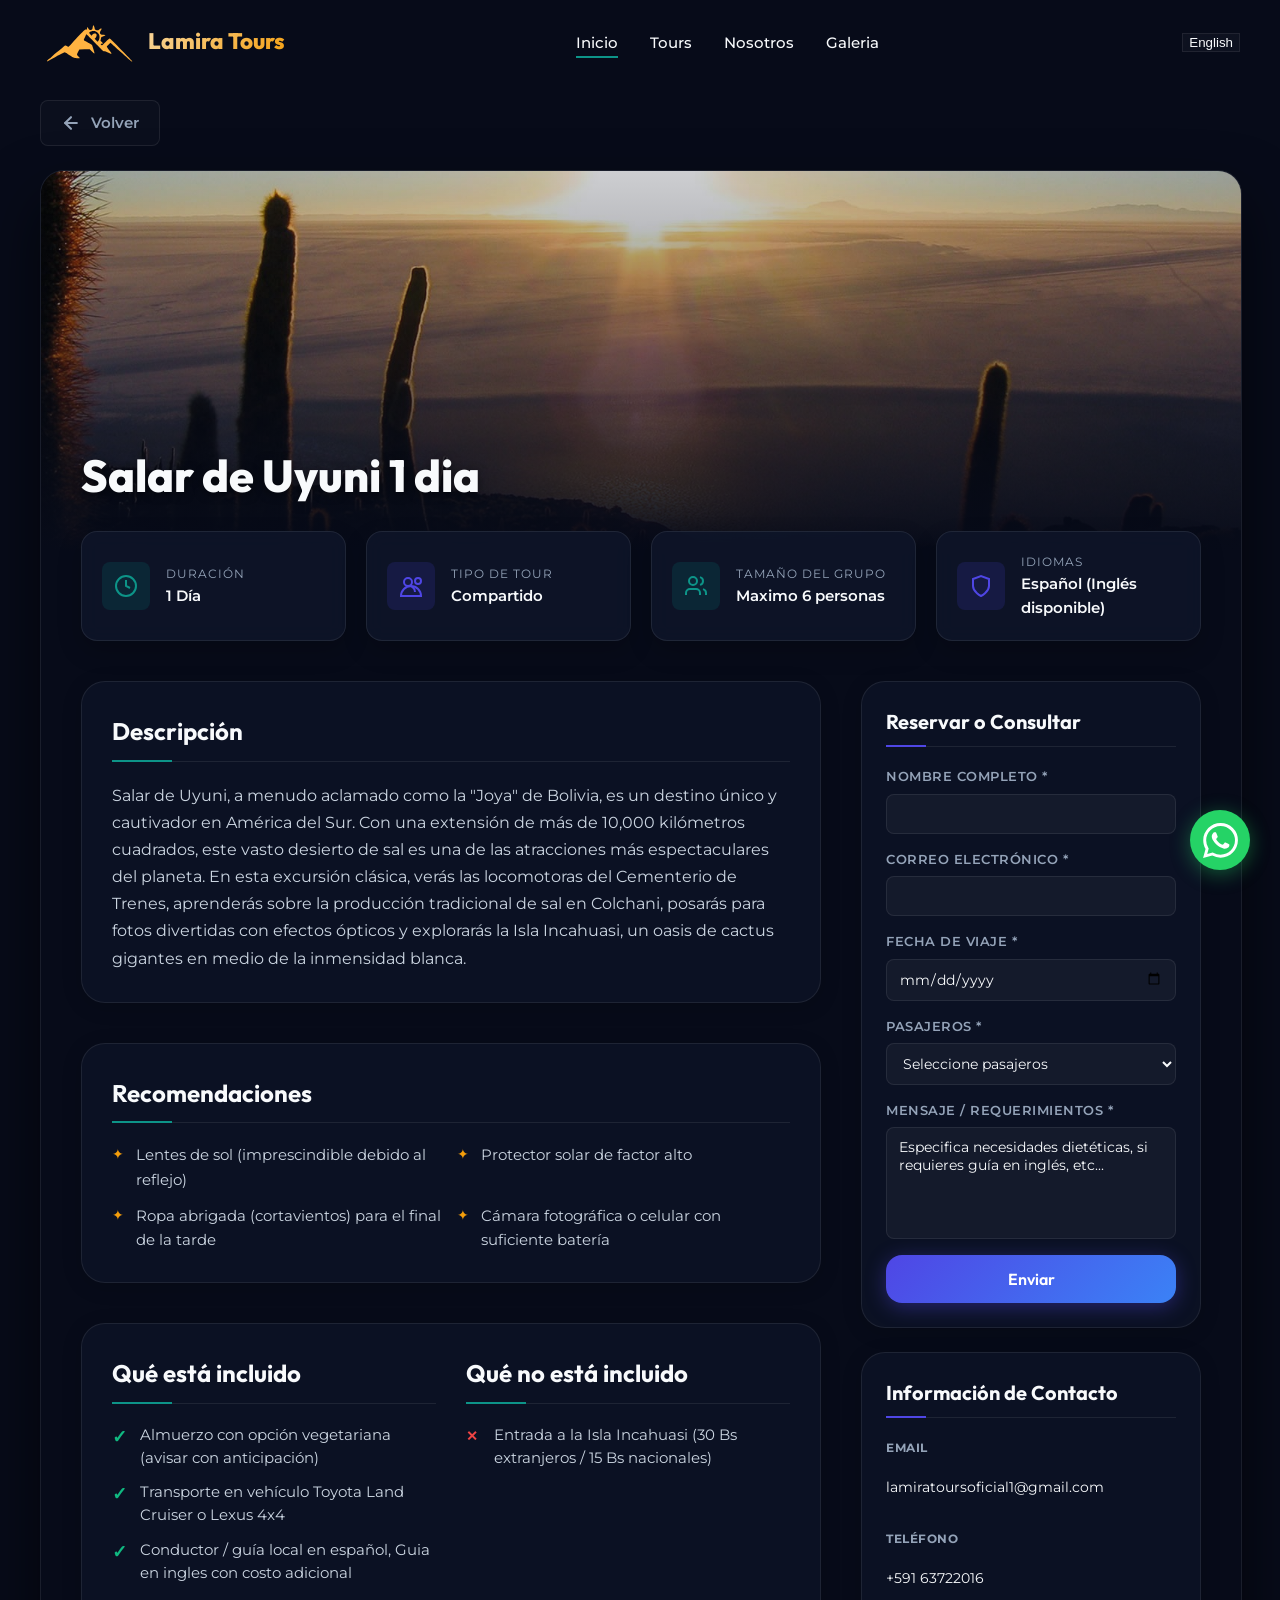
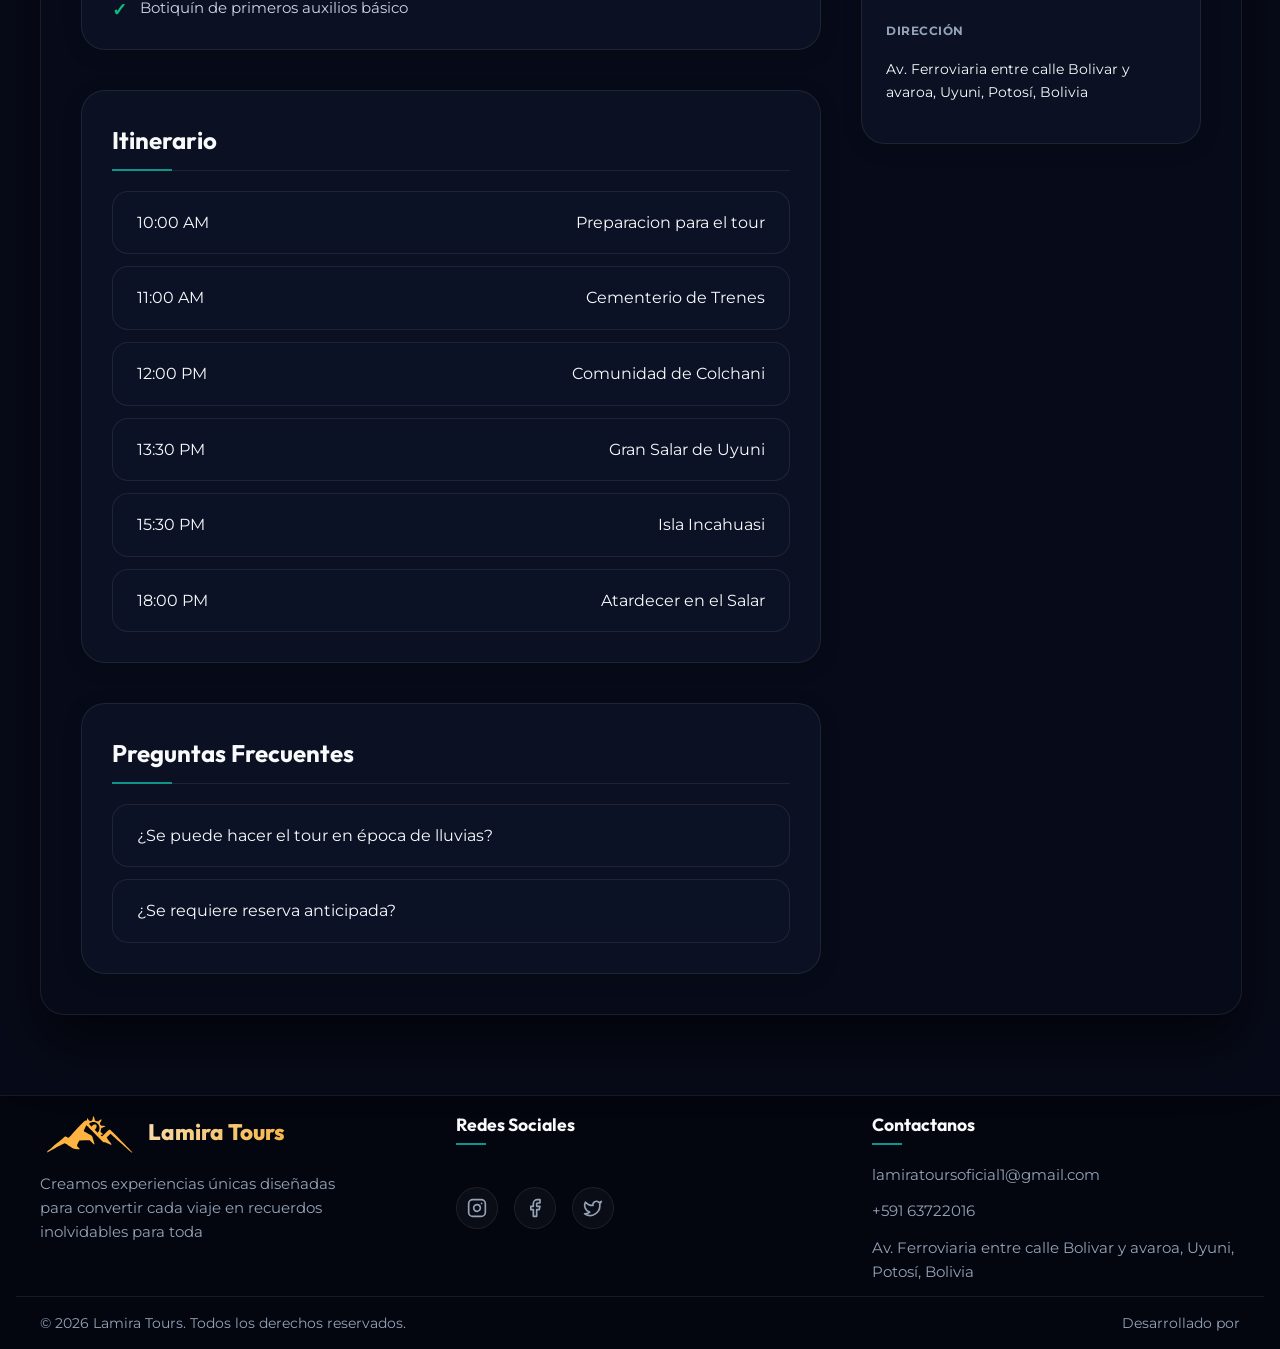
==== tour.html @ 7ba251df "primer" ====
<!DOCTYPE html>
<html lang="es">

<head>
    <meta charset="UTF-8">
    <meta name="viewport" content="width=device-width, initial-scale=1.0">
    <title>Detalles del Tour | Lamira Tours</title>

    <meta name="description"
        content="Descubre todos los detalles, itinerarios y servicios incluidos para tu próxima aventura en Uyuni con Lamira Tours.">
    <link rel="stylesheet" href="turismo-style.css">
    <link rel="icon" href="./assets/images/logo.svg" type="image/x-icon">
</head>

<body class="turismo-template-body tour-detail-page">

    <!-- Cabecera / Navbar -->
    <header class="turismo-header scrolled">
        <div class="turismo-container nav-container">
            <a href="index.html" class="logo" id="main-logo">
                <img src="./assets/images/logo.svg" class="logo_img" alt="Lamira Tours Logo">
                Lamira Tours
            </a>

            <nav>
                <ul class="nav-links">
                    <li><a id="nav-home" href="index.html" class="active">Inicio</a></li>
                    <li><a id="nav-tours" href="index.html#destinos">Tours</a></li>
                    <li><a id="nav-about" href="index.html#nosotros">Nosotros</a></li>
                    <li><a id="nav-contact" href="contacto">Contactar</a></li>
                </ul>
            </nav>

            <div class="nav-cta">
                <button id="lang-toggle" class="btn-secondary" style="margin-left:12px;">EN</button>
            </div>

            <button class="menu-toggle" aria-label="Abrir Menú">
                <span></span>
                <span></span>
                <span></span>

            </button>
    </header>

    <!-- Contenedor de la Página de Detalles -->
    <main class="tour-page-main">
        <div class="turismo-container">
            <!-- Botón Volver y Breadcrumb -->
            <div class="tour-breadcrumb-wrap">
                <a href="index.html#destinos" class="btn-back-link">
                    <svg width="20" height="20" viewBox="0 0 24 24" fill="none" stroke="currentColor" stroke-width="2.5"
                        stroke-linecap="round" stroke-linejoin="round">
                        <line x1="19" y1="12" x2="5" y2="12"></line>
                        <polyline points="12 19 5 12 12 5"></polyline>
                    </svg>
                    <span id="tour-detail-back">Volver</span>
                </a>
            </div>

            <!-- Contenedor del Tour (Estilo inmersivo) -->
            <div class="tour-page-container" id="tour-detail-container">

                <div class="tour-modal-banner" id="modal-tour-banner">
                    <div class="tour-modal-banner-overlay"></div>
                    <div class="tour-modal-banner-content">
                        <h1 class="tour-modal-title" id="modal-tour-title">Cargando Tour...</h1>
                    </div>
                </div>

                <!-- Contenedor del Cuerpo -->
                <div class="tour-modal-body">
                    <!-- Características Clave del Tour (Grid de 4 ítems) -->
                    <div class="tour-features-grid">
                        <div class="tour-feature-card">
                            <div class="tour-feature-icon">
                                <svg width="24" height="24" viewBox="0 0 24 24" fill="none" stroke="currentColor"
                                    stroke-width="2">
                                    <circle cx="12" cy="12" r="10" />
                                    <polyline points="12 6 12 12 16 14" />
                                </svg>
                            </div>
                            <div class="tour-feature-info">
                                <span id="tour-feature-duration-label" class="tour-feature-label">Duración</span>
                                <span class="tour-feature-value" id="modal-tour-duration">-</span>
                            </div>
                        </div>
                        <div class="tour-feature-card">
                            <div class="tour-feature-icon">
                                <svg width="24" height="24" viewBox="0 0 24 24" fill="none" stroke="currentColor"
                                    stroke-width="2">
                                    <path d="M2 22a10 10 0 1 1 20 0Z" />
                                    <path d="M9 12a4 4 0 1 0 0-8 4 4 0 0 0 0 8Z" />
                                    <path d="M19 10a3 3 0 1 0 0-6 3 3 0 0 0 0 6Z" />
                                    <path d="M16 18a6 6 0 0 0-6-6" />
                                </svg>
                            </div>
                            <div class="tour-feature-info">
                                <span id="tour-feature-type-label" class="tour-feature-label">Tipo de Tour</span>
                                <span class="tour-feature-value" id="modal-tour-type">-</span>
                            </div>
                        </div>
                        <div class="tour-feature-card">
                            <div class="tour-feature-icon">
                                <svg width="24" height="24" viewBox="0 0 24 24" fill="none" stroke="currentColor"
                                    stroke-width="2">
                                    <path d="M16 21v-2a4 4 0 0 0-4-4H6a4 4 0 0 0-4 4v2" />
                                    <circle cx="9" cy="7" r="4" />
                                    <path d="M22 21v-2a4 4 0 0 0-3-3.87" />
                                    <path d="M16 3.13a4 4 0 0 1 0 7.75" />
                                </svg>
                            </div>
                            <div class="tour-feature-info">
                                <span id="tour-feature-group-size-label" class="tour-feature-label">Tamaño del
                                    Grupo</span>
                                <span class="tour-feature-value" id="modal-tour-group-size">-</span>
                            </div>
                        </div>
                        <div class="tour-feature-card">
                            <div class="tour-feature-icon">
                                <svg width="24" height="24" viewBox="0 0 24 24" fill="none" stroke="currentColor"
                                    stroke-width="2">
                                    <path d="M12 22s8-4 8-10V5l-8-3-8 3v7c0 6 8 10 8 10z" />
                                </svg>
                            </div>
                            <div class="tour-feature-info">
                                <span id="tour-feature-languages-label" class="tour-feature-label">Idiomas</span>
                                <span class="tour-feature-value" id="modal-tour-languages">-</span>
                            </div>
                        </div>
                    </div>

                    <!-- Diseño del Contenido en Dos Columnas -->
                    <div class="tour-modal-content-layout">

                        <!-- Columna Izquierda: Información de Itinerario y Detalles -->
                        <div class="tour-modal-main-column">

                            <!-- Descripción General -->
                            <div class="tour-detail-section">
                                <h3 id="tour-section-description-title" class="tour-section-title">Descripción
                                    General</h3>
                                <p class="tour-section-desc" id="modal-tour-overview">Cargando descripción...</p>
                            </div>

                            <!-- Recomendaciones -->
                            <div class="tour-detail-section">
                                <h3 id="tour-section-recommendations-title" class="tour-section-title">Recomendaciones
                                </h3>
                                <ul class="tour-bullet-list" id="modal-tour-recommendations">
                                    <!-- Se llena dinámicamente -->
                                </ul>
                            </div>

                            <!-- Incluye y Excluye (Dos Columnas) -->
                            <div class="tour-detail-section tour-inc-exc-section">
                                <div class="tour-inc-exc-col">
                                    <h3 id="tour-section-included-title" class="tour-section-title">Servicios Incluidos
                                    </h3>
                                    <ul class="tour-inc-list" id="modal-tour-included">
                                        <!-- Se llena dinámicamente -->
                                    </ul>
                                </div>
                                <div class="tour-inc-exc-col">
                                    <h3 id="tour-section-excluded-title" class="tour-section-title">No Incluido</h3>
                                    <ul class="tour-exc-list" id="modal-tour-excluded">
                                        <!-- Se llena dinámicamente -->
                                    </ul>
                                </div>
                            </div>

                            <!-- Itinerario Detallado (Acordeones por día) -->
                            <div class="tour-detail-section">
                                <h3 id="tour-section-itinerary-title" class="tour-section-title">Itinerario Detallado
                                </h3>
                                <div class="tour-accordion-container" id="modal-tour-itinerary">
                                    <!-- Se llena dinámicamente -->
                                </div>
                            </div>

                            <!-- Preguntas Frecuentes (Acordeones) -->
                            <div class="tour-detail-section">
                                <h3 id="tour-section-faqs-title" class="tour-section-title">Preguntas Frecuentes</h3>
                                <div class="tour-accordion-container" id="modal-tour-faqs">
                                    <!-- Se llena dinámicamente -->
                                </div>
                            </div>

                        </div>

                        <!-- Columna Derecha: Sidebar Sticky con Formulario e Info de Contacto -->
                        <aside class="tour-modal-sidebar">
                            <div class="tour-sidebar-card tour-booking-card">
                                <h4 id="tour-booking-title" class="tour-sidebar-title">Reservar o Consultar</h4>
                                <form id="tour-booking-form" class="tour-booking-form">
                                    <input type="hidden" id="booking-tour-id" name="tour_id" value="">

                                    <div class="form-group">
                                        <label id="tour-booking-name" for="booking-name">Nombre Completo *</label>
                                        <input type="text" id="booking-name" required>
                                    </div>
                                    <div class="form-group">
                                        <label id="tour-booking-email" for="booking-email">Correo Electrónico *</label>
                                        <input type="email" id="booking-email" required>
                                    </div>
                                    <div class="form-group">
                                        <label id="tour-booking-date" for="booking-date">Fecha de Viaje *</label>
                                        <input type="date" id="booking-date" required>
                                    </div>
                                    <div class="form-group">
                                        <label id="tour-booking-passengers" for="booking-passengers">Pasajeros
                                            *</label>
                                        <select id="booking-passengers" required>
                                            <option value="" disabled selected><span
                                                    id="booking-passenger-placeholder">Seleccione pasajeros</span>
                                            </option>
                                            <option id="passenger-1" value="1">1 Pasajero</option>
                                            <option id="passenger-2" value="2">2 Pasajeros</option>
                                            <option id="passenger-3" value="3">3 Pasajeros</option>
                                            <option id="passenger-4" value="4">4 Pasajeros</option>
                                            <option id="passenger-5" value="5">5 Pasajeros</option>
                                            <option id="passenger-6" value="6">6 Pasajeros (Grupo Máximo)</option>
                                        </select>
                                    </div>
                                    <div class="form-group">
                                        <label id="tour-booking-message" for="booking-message">Mensaje /
                                            Requerimientos *</label>
                                        <textarea id="booking-message" required placeholder=""></textarea>
                                    </div>
                                    <button id="tour-booking-submit" type="submit"
                                        class="btn-premium btn-primary btn-block">Enviar
                                        Consulta</button>
                                </form>
                            </div>

                            <!-- Información de Contacto de la Agencia -->
                            <div class="tour-sidebar-card tour-contact-card">
                                <h4 id="tour-contact-title" class="tour-sidebar-title">Información de Contacto</h4>
                                <ul class="tour-sidebar-contact-list">
                                    <li>
                                        <strong id="tour-contact-email">Email</strong>
                                        <p id="tour-contact-email-link">lamiratoursoficial1@gmail.com</p>
                                    </li>
                                    <li>
                                        <strong id="tour-contact-phone">Teléfono</strong>
                                        <p id="tour-contact-phone-link">+591 63722016</p>
                                    </li>
                                    <li>
                                        <strong id="tour-contact-address">Dirección</strong>
                                        <p id="tour-contact-address-text">Av. Ferroviaria entre calle Sucre y
                                            Camacho, Uyuni, Potosí, Bolivia</p>
                                    </li>
                                </ul>
                            </div>
                        </aside>
                    </div>
                </div>
            </div>
        </div>
    </main>


    <!-- WHASA -->
    <!-- boton de whasa -->
    <a href="https://wa.me/59163722016?text=Hola%21%20me%20interesa%20el%20tour%20" class="whatsapp-float"
        target="_blank" rel="noopener noreferrer" aria-label="WhatsApp">

        <!-- Tooltip -->
        <span class="tooltip">¡Contactanos por WhatsApp!</span>

        <!-- Icono SVG de WhatsApp -->
        <svg viewBox="0 0 24 24" xmlns="http://www.w3.org/2000/svg">
            <path
                d="M17.472 14.382c-.297-.149-1.758-.867-2.03-.967-.273-.099-.471-.148-.67.15-.197.297-.767.966-.94 1.164-.173.199-.347.223-.644.075-.297-.15-1.255-.463-2.39-1.475-.883-.788-1.48-1.761-1.653-2.059-.173-.297-.018-.458.13-.606.134-.133.298-.347.446-.52.149-.174.198-.298.298-.497.099-.198.05-.371-.025-.52-.075-.149-.669-1.612-.916-2.207-.242-.579-.487-.5-.669-.51-.173-.008-.371-.01-.57-.01-.198 0-.52.074-.792.372-.272.297-1.04 1.016-1.04 2.479 0 1.462 1.065 2.875 1.213 3.074.149.198 2.096 3.2 5.077 4.487.709.306 1.262.489 1.694.625.712.227 1.36.195 1.871.118.571-.085 1.758-.719 2.006-1.413.248-.694.248-1.289.173-1.413-.074-.124-.272-.198-.57-.347m-5.421 7.403h-.004a9.87 9.87 0 01-5.031-1.378l-.361-.214-3.741.982.998-3.648-.235-.374a9.86 9.86 0 01-1.51-5.26c.001-5.45 4.436-9.884 9.888-9.884 2.64 0 5.122 1.03 6.988 2.898a9.825 9.825 0 012.893 6.994c-.003 5.45-4.437 9.884-9.885 9.884m8.413-18.297A11.815 11.815 0 0012.05 0C5.495 0 .16 5.335.157 11.892c0 2.096.547 4.142 1.588 5.945L.057 24l6.305-1.654a11.882 11.882 0 005.683 1.448h.005c6.554 0 11.89-5.335 11.893-11.893a11.821 11.821 0 00-3.48-8.413z" />
        </svg>
    </a>
    <!-- Pie de Página -->

    <footer class="turismo-footer">
        <div class="turismo-container footer-grid">
            <div class="footer-logo-desc">
                <a href="#" class="logo">
                    <img src="./assets/images/logo.svg" class="logo_img" alt="Lamira Tours Logo">
                    Lamira Tours
                </a>
                <p id="footer-about">Creamos experiencias únicas diseñadas para convertir cada viaje en recuerdos
                    inolvidables para toda
                    la vida.</p>
            </div>
            <div class="footer-col">
                <h4 id="footer-social-title">Redes Sociales</h4>
                <div class="social-links">
                    <a href="#" class="social-btn" aria-label="Instagram">
                        <svg width="20" height="20" viewBox="0 0 24 24" fill="none" stroke="currentColor"
                            stroke-width="2" stroke-linecap="round" stroke-linejoin="round">
                            <rect width="20" height="20" x="2" y="2" rx="5" ry="5" />
                            <path d="M16 11.37A4 4 0 1 1 12.63 8 4 4 0 0 1 16 11.37z" />
                            <line x1="17.5" x2="17.51" y1="6.5" y2="6.5" />
                        </svg>
                    </a>
                    <a href="#" class="social-btn" aria-label="Facebook">
                        <svg width="20" height="20" viewBox="0 0 24 24" fill="none" stroke="currentColor"
                            stroke-width="2" stroke-linecap="round" stroke-linejoin="round">
                            <path d="M18 2h-3a5 5 0 0 0-5 5v3H7v4h3v8h4v-8h3l1-4h-4V7a1 1 0 0 1 1-1h3z" />
                        </svg>
                    </a>
                    <a href="#" class="social-btn" aria-label="Twitter">
                        <svg width="20" height="20" viewBox="0 0 24 24" fill="none" stroke="currentColor"
                            stroke-width="2" stroke-linecap="round" stroke-linejoin="round">
                            <path
                                d="M22 4s-.7 2.1-2 3.4c1.6 10-9.4 17.3-18 11.6 2.2.1 4.4-.6 6-2C3 15.5.5 9.6 3 5c2.2 2.6 5.6 4.1 9 4-.9-4.2 4-6.6 7-3.8 1.1 0 3-1.2 3-1.2z" />
                        </svg>
                    </a>
                </div>
            </div>
            <div class="footer-col">
                <h4 id="footer-contact-title">Contactanos</h4>
                <ul>
                    <li style="color: var(--text-muted); font-size: 0.95rem;">lamiratoursoficial1@gmail.com</li>
                    <li style="color: var(--text-muted); font-size: 0.95rem;">+591 63722016</li>
                    <li id="footer-address" style="color: var(--text-muted); font-size: 0.95rem;">Av. Potosi Nº 10,
                        Uyuni Bolivia</li>
                </ul>
            </div>
        </div>

        <div class="turismo-container footer-bottom">
            <p id="footer-copyright">&copy; 2026 Lamira Tours. Todos los derechos reservados.</p>
            <a href="#"> <span id="footer-dev-info">Desarrollado por</span> <strong></strong></a>
        </div>
    </footer>

    <!-- Lightbox de Galería Fotográfica (Slideshow) -->
    <div id="tour-lightbox" class="tour-lightbox-overlay">
        <button class="tour-lightbox-close" aria-label="Cerrar galería">&times;</button>
        <button class="tour-lightbox-arrow prev" aria-label="Anterior">&lt;</button>
        <div class="tour-lightbox-content">
            <img id="tour-lightbox-img" src="" alt="Galería de fotos del Salar">
            <span class="tour-lightbox-caption" id="tour-lightbox-caption"></span>
        </div>
        <button class="tour-lightbox-arrow next" aria-label="Siguiente">&gt;</button>
    </div>

    <!-- Scripts -->
    <script type="module" src="turismo-script.js"></script>
</body>

</html>
---- turismo-style.css ----
/* 
 * Stylesheet for Agencia de Turismo Premium WP Template
 * Autor: Antigravity AI
 */

@import url('https://fonts.googleapis.com/css2?family=Montserrat:wght@300;400;500;600;700&family=Outfit:wght@400;500;600;700;800&display=swap');

/* variables de diseño */
:root {
    --bg-dark: #070b19;
    --bg-card: rgba(15, 22, 42, 0.6);
    --bg-glass: rgba(255, 255, 255, 0.03);
    --border-glass: rgba(255, 255, 255, 0.08);

    --primary: #4f46e5;
    /* Indigo */
    --primary-glow: rgba(79, 70, 229, 0.4);
    --secondary: #0d9488;
    /* Teal */
    --secondary-glow: rgba(13, 148, 136, 0.3);
    --accent: #f59e0b;
    /* Gold/Amber */

    --text-main: #f8fafc;
    --text-muted: #94a3b8;
    --text-dark: #0f172a;

    --font-heading: 'Outfit', sans-serif;
    --font-body: 'Montserrat', sans-serif;

    --transition-smooth: all 0.4s cubic-bezier(0.16, 1, 0.3, 1);
    --radius-sm: 8px;
    --radius-md: 16px;
    --radius-lg: 24px;
}

/* Reset y Estilos Base */
.turismo-template-body {
    margin: 0;
    padding: 0;
    background-color: var(--bg-dark);
    color: var(--text-main);
    font-family: var(--font-body);
    font-size: 16px;
    line-height: 1.6;
    overflow-x: hidden;
}

.turismo-container {
    max-width: 1200px;
    margin: 0 auto;
    padding: 0 24px;
}

h1,
h2,
h3,
h4,
h5,
h6 {
    font-family: var(--font-heading);
    color: var(--text-main);
    margin-top: 0;
    font-weight: 700;
}

a {
    color: inherit;
    text-decoration: none;
    transition: var(--transition-smooth);
}

/* Botones Premium */
.btn-premium {
    display: inline-flex;
    align-items: center;
    justify-content: center;
    padding: 14px 28px;
    border-radius: var(--radius-md);
    font-family: var(--font-heading);
    font-weight: 600;
    font-size: 1rem;
    cursor: pointer;
    transition: var(--transition-smooth);
    border: none;
    position: relative;
    overflow: hidden;
    gap: 8px;
    z-index: 1;
}

.btn-primary {
    background: linear-gradient(135deg, var(--primary), #3b82f6);
    color: #fff;
    box-shadow: 0 4px 20px var(--primary-glow);
}

.btn-primary::before {
    content: '';
    position: absolute;
    top: 0;
    left: 0;
    width: 100%;
    height: 100%;
    background: linear-gradient(135deg, #3b82f6, var(--primary));
    opacity: 0;
    z-index: -1;
    transition: var(--transition-smooth);
}

.btn-primary:hover {
    transform: translateY(-3px);
    box-shadow: 0 8px 25px var(--primary-glow);
}

.btn-primary:hover::before {
    opacity: 1;
}

.btn-secondary {
    background: var(--bg-glass);
    color: var(--text-main);
    border: 1px solid var(--border-glass);
    backdrop-filter: blur(10px);
}

.btn-secondary:hover {
    background: rgba(255, 255, 255, 0.1);
    border-color: rgba(255, 255, 255, 0.2);
    transform: translateY(-3px);
}

/* Cabecera / Navbar */
.turismo-header {
    position: fixed;
    top: 0;
    left: 0;
    width: 100%;
    z-index: 100;
    padding: 20px 0;
    transition: var(--transition-smooth);
}

.turismo-header.scrolled {
    background: rgba(7, 11, 25, 0.85);
    backdrop-filter: blur(15px);
    padding: 15px 0;
    border-bottom: 1px solid var(--border-glass);
    box-shadow: 0 10px 30px rgba(0, 0, 0, 0.3);
}

.nav-container {
    display: flex;
    justify-content: space-between;
    align-items: center;
}

.logo {
    font-family: var(--font-heading);
    font-size: 1.4rem;
    font-weight: 800;
    background: linear-gradient(135deg, var(--text-main), var(--accent));
    -webkit-background-clip: text;
    -webkit-text-fill-color: transparent;
    display: flex;
    align-items: center;
    gap: 8px;
}

.logo_img {
    width: 100px;
    fill: #ffb341 !important;


}

.nav-links {
    display: flex;
    gap: 32px;
    list-style: none;
    margin: 0;
    padding: 0;
}

.nav-links a {
    font-size: 0.95rem;
    font-weight: 500;
    /* color: var(--text-muted); */
    position: relative;
}

.nav-links a:hover,
.nav-links a.active {
    color: var(--text-main);
}

.nav-links a::after {
    content: '';
    position: absolute;
    bottom: -6px;
    left: 0;
    width: 0;
    height: 2px;
    background-color: var(--secondary);
    transition: var(--transition-smooth);
}

.nav-links a:hover::after,
.nav-links a.active::after {
    width: 100%;
}

.nav-cta {
    display: flex;
    align-items: center;
}

.menu-toggle {
    display: none;
    background: none;
    border: none;
    cursor: pointer;
}

.menu-toggle span {
    display: block;
    width: 25px;
    height: 3px;
    background: var(--text-main);
    margin: 5px 0;
    transition: var(--transition-smooth);
}

/* Hero Section */
.hero-section {
    position: relative;
    height: 100vh;
    min-height: 700px;
    display: flex;
    align-items: center;
    background-image: linear-gradient(to bottom, rgba(7, 11, 25, 0.2), rgba(7, 11, 25, 0.7)), url('assets/images/tours/incahuasi.jpeg');
    background-size: cover;
    background-position: center;
    background-attachment: fixed;
    padding-top: 80px;
}

.hero-content {
    max-width: 700px;
    z-index: 2;
    transform: translateY(30px);
    opacity: 0;
    animation: fadeInUp 1s cubic-bezier(0.16, 1, 0.3, 1) forwards;
}

.hero-badge {
    background: rgba(79, 70, 229, 0.20);
    border: 1px solid rgba(79, 70, 229, 0.4);
    color: #acb4fc;
    padding: 6px 16px;
    border-radius: 50px;
    font-size: 0.85rem;
    font-weight: 600;
    text-transform: uppercase;
    letter-spacing: 2px;
    display: inline-block;
    margin-bottom: 24px;
}

.hero-title {
    font-size: 3.8rem;
    line-height: 1.1;
    font-weight: 800;
    margin-bottom: 24px;
    letter-spacing: -1px;
}

.hero-title span {
    background: linear-gradient(135deg, var(--secondary), #2dd4bf);
    -webkit-background-clip: text;
    -webkit-text-fill-color: transparent;
}

.hero-desc {
    font-size: 1.15rem;
    color: rgb(235, 235, 235);
    margin-bottom: 40px;
    font-weight: 400;
    max-width: 600px;
}

/* Buscador Rápido (Glassmorphism) */
.hero-search-wrapper {
    position: absolute;
    bottom: -60px;
    left: 50%;
    transform: translateX(-50%);
    width: calc(100% - 48px);
    max-width: 1000px;
    z-index: 10;
}

.hero-search {
    background: rgba(15, 22, 42, 0.7);
    backdrop-filter: blur(20px);
    border: 1px solid var(--border-glass);
    border-radius: var(--radius-lg);
    padding: 24px;
    display: grid;
    grid-template-columns: repeat(4, 1fr) auto;
    gap: 16px;
    box-shadow: 0 20px 40px rgba(0, 0, 0, 0.4), inset 0 1px 0 rgba(255, 255, 255, 0.1);
}

.search-group {
    display: flex;
    flex-direction: column;
    gap: 8px;
}

.search-group label {
    font-size: 0.75rem;
    font-weight: 600;
    color: var(--text-muted);
    text-transform: uppercase;
    letter-spacing: 1px;
}

.search-group select,
.search-group input {
    background: rgba(255, 255, 255, 0.05);
    border: 1px solid var(--border-glass);
    border-radius: var(--radius-sm);
    padding: 12px;
    color: var(--text-main);
    font-family: var(--font-body);
    font-size: 0.9rem;
    outline: none;
    transition: var(--transition-smooth);
}

.search-group select:focus,
.search-group input:focus {
    border-color: var(--primary);
    box-shadow: 0 0 10px rgba(79, 70, 229, 0.2);
}

.search-group select option {
    background: var(--bg-dark);
    color: var(--text-main);
}

.hero-search .btn-premium {
    height: 100%;
    align-self: flex-end;
}

/* Secciones Generales */
.section-padding {
    padding: 90px 0 60px 0;

}

.section-header {
    text-align: center;
    max-width: 600px;
    margin: 0px auto 60px auto;
}

.section-badge {
    color: var(--secondary);
    font-weight: 700;
    font-size: 0.85rem;
    text-transform: uppercase;
    letter-spacing: 2px;
    margin-bottom: 12px;
    display: inline-block;
}

.section-title {
    font-size: 2.5rem;
    margin-bottom: 16px;
}

.section-desc {
    color: var(--text-muted);
    font-size: 1.05rem;
}

/* Destinos Destacados (Grid) */
.destinations-grid {
    display: grid;
    grid-template-columns: repeat(3, 1fr);
    gap: 32px;
}

.destination-card {
    background: var(--bg-card);
    border: 1px solid var(--border-glass);
    border-radius: var(--radius-lg);
    overflow: hidden;
    transition: var(--transition-smooth);
    position: relative;
    display: flex;
    flex-direction: column;
}

.destination-card:hover {
    transform: translateY(-10px);
    border-color: rgba(79, 70, 229, 0.3);
    box-shadow: 0 20px 40px rgba(0, 0, 0, 0.3), 0 0 30px rgba(79, 70, 229, 0.1);
}

.dest-img-container {
    height: 240px;
    overflow: hidden;
    position: relative;
}

.dest-img-container img {
    width: 100%;
    height: 100%;
    object-fit: cover;
    transition: transform 0.6s cubic-bezier(0.16, 1, 0.3, 1);
}

.destination-card:hover .dest-img-container img {
    transform: scale(1.1);
}

.dest-badge {
    position: absolute;
    top: 20px;
    right: 20px;
    background: rgba(15, 22, 42, 0.7);
    backdrop-filter: blur(10px);
    border: 1px solid var(--border-glass);
    color: var(--accent);
    padding: 6px 12px;
    border-radius: var(--radius-sm);
    font-weight: 700;
    font-size: 0.8rem;
}

.dest-content {
    padding: 24px;
    display: flex;
    flex-direction: column;
    flex-grow: 1;
}

.dest-meta {
    display: flex;
    justify-content: space-between;
    font-size: 0.85rem;
    color: var(--text-muted);
    margin-bottom: 12px;
}

.dest-meta span {
    display: flex;
    align-items: center;
    gap: 6px;
}

.dest-title {
    font-size: 1.4rem;
    margin-bottom: 12px;
    transition: var(--transition-smooth);
}

.destination-card:hover .dest-title {
    color: var(--secondary);
}

.dest-text {
    font-size: 0.9rem;
    color: var(--text-muted);
    margin-bottom: 24px;
    flex-grow: 1;
}

.dest-footer {
    display: flex;
    justify-content: space-between;
    align-items: center;
    border-top: 1px solid var(--border-glass);
    padding-top: 20px;
}

.dest-price {
    font-family: var(--font-heading);
}

.dest-price .price-lbl {
    font-size: 0.75rem;
    color: var(--text-muted);
    display: block;
    text-transform: uppercase;
}

.dest-price .price-val {
    font-size: 1.5rem;
    font-weight: 700;
    color: var(--text-main);
}

/* ¿Por qué elegirnos? */
.features-grid {
    display: grid;
    grid-template-columns: repeat(3, 1fr);
    gap: 32px;
}

.feature-card {
    background: var(--bg-glass);
    border: 1px solid var(--border-glass);
    padding: 40px;
    border-radius: var(--radius-lg);
    transition: var(--transition-smooth);
    position: relative;
    overflow: hidden;
}

.feature-card::before {
    content: '';
    position: absolute;
    top: 0;
    left: 0;
    width: 4px;
    height: 100%;
    background: linear-gradient(to bottom, var(--primary), var(--secondary));
    transform: scaleY(0);
    transform-origin: bottom;
    transition: var(--transition-smooth);
}

.feature-card:hover {
    background: rgba(255, 255, 255, 0.05);
    border-color: rgba(255, 255, 255, 0.15);
    transform: translateY(-5px);
}

.feature-card:hover::before {
    transform: scaleY(1);
}

.feature-icon {
    width: 60px;
    height: 60px;
    border-radius: var(--radius-md);
    background: rgba(79, 70, 229, 0.1);
    color: var(--primary);
    display: flex;
    align-items: center;
    justify-content: center;
    margin-bottom: 24px;
    font-size: 1.5rem;
    transition: var(--transition-smooth);
}

.feature-card:hover .feature-icon {
    background: var(--primary);
    color: #fff;
    transform: scale(1.1) rotate(5deg);
}

.feature-title {
    font-size: 1.3rem;
    margin-bottom: 12px;
}

.feature-desc {
    color: var(--text-muted);
    font-size: 0.95rem;
}

/* Buscador de Experiencias (Filtros Interactivos) */
.filter-tabs {
    display: flex;
    justify-content: center;
    gap: 16px;
    margin-bottom: 48px;
}

.filter-btn {
    padding: 10px 24px;
    border-radius: 50px;
    background: var(--bg-glass);
    border: 1px solid var(--border-glass);
    color: var(--text-muted);
    cursor: pointer;
    font-weight: 600;
    font-size: 0.9rem;
    transition: var(--transition-smooth);
}

.filter-btn.active,
.filter-btn:hover {
    background: var(--primary);
    color: #fff;
    border-color: var(--primary);
    box-shadow: 0 5px 15px var(--primary-glow);
}

.experience-grid {
    display: grid;
    grid-template-columns: repeat(3, 1fr);
    gap: 32px;
    transition: var(--transition-smooth);
}

.exp-item {
    transition: var(--transition-smooth);
}

.exp-item.hidden {
    display: none;
    opacity: 0;
    transform: scale(0.9);
}

/* Testimonios (Slider) */
.testimonials-wrapper {
    position: relative;
    max-width: 800px;
    margin: 0 auto;
    overflow: hidden;
}

.testimonials-track {
    display: flex;
    transition: transform 0.6s cubic-bezier(0.16, 1, 0.3, 1);
}

.testimonial-slide {
    min-width: 100%;
    box-sizing: border-box;
    padding: 40px;
}

.testimonial-card {
    background: rgba(15, 22, 42, 0.5);
    backdrop-filter: blur(10px);
    border: 1px solid var(--border-glass);
    padding: 40px;
    border-radius: var(--radius-lg);
    text-align: center;
    position: relative;
}

.quote-icon {
    font-size: 3rem;
    color: rgba(79, 70, 229, 0.2);
    position: absolute;
    top: 20px;
    left: 40px;
}

.testimonial-rating {
    color: var(--accent);
    margin-bottom: 20px;
}

.testimonial-text {
    font-size: 1.2rem;
    font-style: italic;
    margin-bottom: 30px;
    color: var(--text-main);
    line-height: 1.8;
}

.testimonial-user {
    display: flex;
    align-items: center;
    justify-content: center;
    gap: 16px;
}

.user-avatar {
    width: 60px;
    height: 60px;
    border-radius: 50%;
    border: 2px solid var(--secondary);
    background-color: var(--border-glass);
}

.user-info {
    text-align: left;
}

.user-name {
    font-weight: 700;
    font-size: 1rem;
    margin: 0;
}

.user-role {
    font-size: 0.8rem;
    color: var(--text-muted);
    margin: 0;
}

.slider-controls {
    display: flex;
    justify-content: center;
    align-items: center;
    gap: 24px;
    margin-top: 40px;
}

.slider-arrow {
    background: var(--bg-glass);
    border: 1px solid var(--border-glass);
    width: 50px;
    height: 50px;
    border-radius: 50%;
    color: var(--text-main);
    display: flex;
    align-items: center;
    justify-content: center;
    cursor: pointer;
    transition: var(--transition-smooth);
}

.slider-arrow:hover {
    background: var(--primary);
    border-color: var(--primary);
    transform: scale(1.1);
}

.slider-dots {
    display: flex;
    gap: 8px;
}

.slider-dot {
    width: 10px;
    height: 10px;
    border-radius: 50%;
    background: var(--border-glass);
    cursor: pointer;
    transition: var(--transition-smooth);
}

.slider-dot.active {
    background: var(--secondary);
    transform: scale(1.3);
}

/* Seccion de Suscripción CTA */
.cta-section {
    padding-bottom: 120px;
}

.cta-box {
    background: linear-gradient(135deg, rgba(79, 70, 229, 0.9), rgba(13, 148, 136, 0.9)), url('assets/images/hero-bg.jpg');
    background-size: cover;
    background-position: center;
    background-blend-mode: overlay;
    border-radius: var(--radius-lg);
    padding: 80px 40px;
    text-align: center;
    box-shadow: 0 20px 50px rgba(0, 0, 0, 0.4);
    position: relative;
    overflow: hidden;
}

.cta-box::after {
    content: '';
    position: absolute;
    top: -50%;
    left: -50%;
    width: 200%;
    height: 200%;
    background: radial-gradient(circle, rgba(255, 255, 255, 0.1) 0%, rgba(255, 255, 255, 0) 80%);
    pointer-events: none;
}

.cta-title {
    font-size: 2.8rem;
    margin-bottom: 16px;
}

.cta-desc {
    max-width: 600px;
    margin: 0 auto 40px auto;
    font-size: 1.1rem;
    color: rgba(255, 255, 255, 0.8);
}

.cta-form {
    display: flex;
    max-width: 600px;
    margin: 0 auto;
    gap: 16px;
    background: rgba(255, 255, 255, 0.1);
    padding: 8px;
    border-radius: var(--radius-lg);
    border: 1px solid rgba(255, 255, 255, 0.2);
    backdrop-filter: blur(10px);
}

.cta-form input {
    flex-grow: 1;
    background: transparent;
    border: none;
    padding: 14px 20px;
    color: #fff;
    font-family: var(--font-body);
    font-size: 1rem;
    outline: none;
}

.cta-form input::placeholder {
    color: rgba(255, 255, 255, 0.6);
}

/* Pie de Página */
.turismo-footer {
    background-color: #03060f;
    border-top: 1px solid var(--border-glass);
    padding: 15px 0 0 0;
}

.footer-grid {
    display: grid;
    grid-template-columns: 2fr repeat(2, 2fr);
    gap: 48px;

    /* margin-bottom: 60px; */
}

.footer-logo-desc {
    max-width: 320px;
}

.footer-logo-desc p {
    color: var(--text-muted);
    font-size: 0.95rem;
    margin-top: 16px;
}

.footer-col h4 {
    font-size: 1.1rem;
    margin-bottom: 24px;
    position: relative;
    display: inline-block;
}

.footer-col h4::after {
    content: '';
    position: absolute;
    bottom: -6px;
    left: 0;
    width: 30px;
    height: 2px;
    background-color: var(--secondary);
}

.footer-col ul {
    list-style: none;
    padding: 0;
    margin: 0;
}

.footer-col ul li {
    margin-bottom: 12px;
}

.footer-col ul li a {
    color: var(--text-muted);
    font-size: 0.95rem;
}

.footer-col ul li a:hover {
    color: var(--secondary);
    padding-left: 5px;
}

.social-links {
    display: flex;
    gap: 16px;
    margin-top: 24px;
}

.social-btn {
    width: 40px;
    height: 40px;
    border-radius: 50%;
    background: var(--bg-glass);
    border: 1px solid var(--border-glass);
    display: flex;
    align-items: center;
    justify-content: center;
    color: var(--text-muted);
    transition: var(--transition-smooth);
}

.social-btn:hover {
    background: var(--primary);
    border-color: var(--primary);
    color: #fff;
    transform: translateY(-3px);
}

.footer-bottom {
    border-top: 1px solid var(--border-glass);
    /* padding-top: 40px; */
    display: flex;
    justify-content: space-between;
    align-items: center;
    color: var(--text-muted);
    font-size: 0.9rem;
}

/* Animaciones */
@keyframes fadeInUp {
    to {
        opacity: 1;
        transform: translateY(0);
    }
}

/* Efectos de Revelado en Scroll */
.reveal {
    opacity: 0;
    transform: translateY(40px);
    transition: opacity 0.8s ease, transform 0.8s ease;
}

.reveal.active {
    opacity: 1;
    transform: translateY(0);
}

/* Media Queries (Responsive) */
@media (max-width: 1024px) {

    .destinations-grid,
    .features-grid,
    .experience-grid {
        grid-template-columns: repeat(2, 1fr);
        gap: 24px;
    }

    .hero-search {
        grid-template-columns: repeat(2, 1fr);
        bottom: -120px;
    }

    .hero-search .btn-premium {
        grid-column: span 2;
    }

    .footer-grid {
        grid-template-columns: repeat(2, 1fr);
        gap: 32px;
    }
}

@media (max-width: 768px) {
    .hero-title {
        font-size: 2.8rem;
    }

    .nav-links {
        display: none;
        position: fixed;
        top: 80px;
        left: 0;
        width: 100%;
        background: var(--bg-dark);
        border-bottom: 1px solid var(--border-glass);
        flex-direction: column;
        padding: 24px;
        gap: 20px;
        box-shadow: 0 10px 20px rgba(0, 0, 0, 0.5);
    }

    .nav-links.mobile-active {
        display: flex;
    }

    .menu-toggle {
        display: block;
    }

    .nav-cta {
        display: none;
    }

    .destinations-grid,
    .features-grid,
    .experience-grid {
        grid-template-columns: 1fr;
    }

    .hero-search {
        grid-template-columns: 1fr;
        bottom: -220px;
    }

    .hero-search .btn-premium {
        grid-column: span 1;
    }

    .section-padding {
        padding: 80px 0 40px 0;
    }

    .cta-box {
        padding: 40px 20px;
    }

    .cta-title {
        font-size: 2rem;
    }

    .cta-form {
        flex-direction: column;
        background: transparent;
        border: none;
        padding: 0;
    }

    .cta-form input {
        background: var(--bg-glass);
        border: 1px solid var(--border-glass);
        border-radius: var(--radius-md);
        margin-bottom: 16px;
    }

    .footer-grid {
        grid-template-columns: 1fr;
    }

    .footer-bottom {
        flex-direction: column;
        gap: 16px;
        text-align: center;
    }
}

/* ==========================================================================
   Estilos del Modal de Detalles de Tour (Estilo Skyline Uyuni Premium)
   ========================================================================== */

/* Bloquear scroll de la página cuando el modal está abierto */
body.modal-open {
    overflow: hidden;
}

/* Estilos de la Ruta de Detalles (tour.html) */
.tour-page-main {
    padding-top: 100px;
    /* Separación para navbar fijo */
    min-height: 100vh;
    padding-bottom: 80px;
}

.tour-breadcrumb-wrap {
    margin-bottom: 24px;
}

.btn-back-link {
    display: inline-flex;
    align-items: center;
    gap: 10px;
    color: var(--text-muted);
    text-decoration: none;
    font-size: 0.95rem;
    font-weight: 600;
    padding: 10px 20px;
    border-radius: var(--radius-sm);
    background: rgba(255, 255, 255, 0.02);
    border: 1px solid var(--border-glass);
    transition: var(--transition-smooth);
}

.btn-back-link:hover {
    color: var(--secondary);
    background: rgba(255, 255, 255, 0.06);
    border-color: rgba(255, 255, 255, 0.15);
    box-shadow: 0 4px 20px rgba(0, 0, 0, 0.2);
}

.btn-back-link svg {
    transition: transform var(--transition-smooth);
}

.btn-back-link:hover svg {
    transform: translateX(-4px);
}

.tour-page-container {
    background-color: var(--bg-dark);
    border: 1px solid var(--border-glass);
    border-radius: var(--radius-lg);
    width: 100%;
    max-width: 1200px;
    margin: 0 auto;
    position: relative;
    box-shadow: 0 30px 60px rgba(0, 0, 0, 0.6), inset 0 1px 0 rgba(255, 255, 255, 0.05);
    overflow: hidden;
}

/* Overlay del Modal (obsoleto pero mantenido para compatibilidad temporal si es necesario) */
.tour-modal-overlay {
    position: fixed;
    top: 0;
    left: 0;
    width: 100%;
    height: 100%;
    background: rgba(4, 6, 15, 0.85);
    backdrop-filter: blur(12px);
    z-index: 1000;
    opacity: 0;
    pointer-events: none;
    transition: opacity 0.4s cubic-bezier(0.16, 1, 0.3, 1);
    display: flex;
    align-items: center;
    justify-content: center;
    padding: 20px;
}

.tour-modal-overlay.active {
    opacity: 1;
    pointer-events: all;
}

/* Contenedor del Modal (mantenido por compatibilidad) */
.tour-modal-container {
    background-color: var(--bg-dark);
    border: 1px solid var(--border-glass);
    border-radius: var(--radius-lg);
    width: 100%;
    max-width: 1200px;
    height: 90vh;
    max-height: 850px;
    overflow-y: auto;
    position: relative;
    box-shadow: 0 30px 60px rgba(0, 0, 0, 0.6), inset 0 1px 0 rgba(255, 255, 255, 0.05);
    transform: translateY(30px) scale(0.98);
    transition: transform 0.5s cubic-bezier(0.16, 1, 0.3, 1);
    scrollbar-width: thin;
    scrollbar-color: var(--border-glass) transparent;
}

.tour-modal-overlay.active .tour-modal-container {
    transform: translateY(0) scale(1);
}

.tour-modal-container::-webkit-scrollbar {
    width: 8px;
}

.tour-modal-container::-webkit-scrollbar-thumb {
    background: var(--border-glass);
    border-radius: 4px;
}

/* Botón de Cierre del Modal */
.tour-modal-close {
    position: absolute;
    top: 20px;
    right: 20px;
    width: 44px;
    height: 44px;
    border-radius: 50%;
    background: rgba(15, 22, 42, 0.6);
    border: 1px solid var(--border-glass);
    color: var(--text-main);
    font-size: 1.8rem;
    line-height: 1;
    display: flex;
    align-items: center;
    justify-content: center;
    cursor: pointer;
    z-index: 10;
    transition: var(--transition-smooth);
}

.tour-modal-close:hover {
    background: var(--primary);
    border-color: var(--primary);
    transform: rotate(90deg);
    box-shadow: 0 0 15px var(--primary-glow);
}

/* Banner de Cabecera */
.tour-modal-banner {
    height: 380px;
    background-size: cover;
    background-position: center;
    position: relative;
    display: flex;
    align-items: flex-end;
}

.tour-modal-banner-overlay {
    position: absolute;
    top: 0;
    left: 0;
    width: 100%;
    height: 100%;
    background: linear-gradient(to top, rgba(7, 11, 25, 1) 0%, rgba(7, 11, 25, 0.4) 60%, rgba(7, 11, 25, 0.2) 100%);
}

.tour-modal-banner-content {
    position: relative;
    z-index: 2;
    padding: 40px;
    width: 100%;
    display: flex;
    justify-content: space-between;
    align-items: flex-end;
    flex-wrap: wrap;
    gap: 20px;
}

.tour-modal-title {
    font-size: 2.8rem;
    font-weight: 800;
    margin: 0;
    text-shadow: 0 2px 10px rgba(0, 0, 0, 0.5);
    max-width: 75%;
}

.tour-gallery-btn {
    backdrop-filter: blur(8px);
    background: rgba(255, 255, 255, 0.08);
    border: 1px solid rgba(255, 255, 255, 0.15);
    padding: 10px 20px;
    font-size: 0.9rem;
}

.tour-gallery-btn:hover {
    background: rgba(255, 255, 255, 0.18);
    border-color: rgba(255, 255, 255, 0.3);
    box-shadow: 0 4px 15px rgba(255, 255, 255, 0.1);
}

/* Cuerpo del Modal */
.tour-modal-body {
    padding: 0 40px 40px 40px;
}

/* Grid de Características (4 items) */
.tour-features-grid {
    display: grid;
    grid-template-columns: repeat(4, 1fr);
    gap: 20px;
    margin-bottom: 40px;
    margin-top: -20px;
    /* Superposición parcial sobre el banner */
    position: relative;
    z-index: 5;
}

.tour-feature-card {
    background: rgba(15, 22, 42, 0.85);
    backdrop-filter: blur(10px);
    border: 1px solid var(--border-glass);
    border-radius: var(--radius-md);
    padding: 20px;
    display: flex;
    align-items: center;
    gap: 16px;
    box-shadow: 0 10px 25px rgba(0, 0, 0, 0.2);
    transition: var(--transition-smooth);
}

.tour-feature-card:hover {
    transform: translateY(-3px);
    border-color: rgba(255, 255, 255, 0.15);
    box-shadow: 0 15px 30px rgba(0, 0, 0, 0.3);
}

.tour-feature-icon {
    width: 48px;
    height: 48px;
    border-radius: var(--radius-sm);
    background: rgba(13, 148, 136, 0.15);
    color: var(--secondary);
    display: flex;
    align-items: center;
    justify-content: center;
    flex-shrink: 0;
}

.tour-feature-card:nth-child(even) .tour-feature-icon {
    background: rgba(79, 70, 229, 0.15);
    color: var(--primary);
}

.tour-feature-info {
    display: flex;
    flex-direction: column;
}

.tour-feature-label {
    font-size: 0.75rem;
    color: var(--text-muted);
    text-transform: uppercase;
    letter-spacing: 1px;
}

.tour-feature-value {
    font-size: 0.95rem;
    font-weight: 600;
    color: var(--text-main);
}

/* Diseño de Contenido en Dos Columnas */
.tour-modal-content-layout {
    display: grid;
    grid-template-columns: 1fr 340px;
    gap: 40px;
    align-items: start;
}

.tour-modal-main-column {
    display: flex;
    flex-direction: column;
    gap: 40px;
}

/* Secciones de Detalle */
.tour-detail-section {
    background: var(--bg-card);
    border: 1px solid var(--border-glass);
    border-radius: var(--radius-lg);
    padding: 30px;
    box-shadow: 0 4px 20px rgba(0, 0, 0, 0.15);
}

.tour-section-title {
    font-size: 1.5rem;
    margin-bottom: 20px;
    position: relative;
    padding-bottom: 10px;
    border-bottom: 1px solid var(--border-glass);
}

.tour-section-title::after {
    content: '';
    position: absolute;
    bottom: -1px;
    left: 0;
    width: 60px;
    height: 2px;
    background-color: var(--secondary);
}

.tour-section-desc {
    color: #cbd5e1;
    font-size: 1rem;
    line-height: 1.7;
    margin: 0;
}

/* Listas con viñetas */
.tour-bullet-list {
    list-style: none;
    padding: 0;
    margin: 0;
    display: grid;
    grid-template-columns: repeat(2, 1fr);
    gap: 12px;
}

.tour-bullet-list li {
    position: relative;
    padding-left: 24px;
    color: #cbd5e1;
    font-size: 0.95rem;
}

.tour-bullet-list li::before {
    content: '✦';
    position: absolute;
    left: 0;
    top: 0;
    color: var(--accent);
    font-size: 0.9rem;
}

/* Incluye y Excluye */
.tour-inc-exc-section {
    display: grid;
    grid-template-columns: 1fr 1fr;
    gap: 30px;
}

.tour-inc-exc-col {
    display: flex;
    flex-direction: column;
}

.tour-inc-list,
.tour-exc-list {
    list-style: none;
    padding: 0;
    margin: 0;
    display: flex;
    flex-direction: column;
    gap: 12px;
}

.tour-inc-list li,
.tour-exc-list li {
    position: relative;
    padding-left: 28px;
    font-size: 0.95rem;
    color: #cbd5e1;
    line-height: 1.5;
}

.tour-inc-list li::before {
    content: '✓';
    position: absolute;
    left: 0;
    top: 0;
    color: #10b981;
    /* Verde */
    font-weight: bold;
    font-size: 1.1rem;
}

.tour-exc-list li::before {
    content: '✕';
    position: absolute;
    left: 0;
    top: 2px;
    color: #ef4444;
    /* Rojo */
    font-weight: bold;
    font-size: 0.9rem;
}

/* Acordeón (Itinerario y FAQ) */
.tour-accordion-container {
    display: flex;
    flex-direction: column;
    gap: 12px;
}

.tour-accordion-item {
    border: 1px solid var(--border-glass);
    border-radius: var(--radius-md);
    overflow: hidden;
    background: rgba(15, 22, 42, 0.4);
    transition: var(--transition-smooth);
}

.tour-accordion-item.active {

    border-color: rgba(255, 255, 255, 0.15);
    background: rgba(15, 22, 42, 0.6);
}

.tour-accordion-header {
    padding: 18px 24px;
    display: flex;
    justify-content: space-between;
    align-items: center;
    cursor: pointer;
    user-select: none;
    transition: var(--transition-smooth);
}

.tour-accordion-header:hover {
    background: rgba(255, 255, 255, 0.02);
}

.tour-accordion-title-wrap {
    display: flex;
    align-items: center;
    gap: 16px;
}

.tour-accordion-badge {
    background: var(--primary);
    color: #fff;
    padding: 4px 12px;
    border-radius: 50px;
    font-size: 0.75rem;
    font-weight: 700;
    text-transform: uppercase;
    letter-spacing: 0.5px;
    flex-shrink: 0;
}

.tour-accordion-title {
    font-size: 1.05rem;
    font-weight: 600;
    color: var(--text-main);
    margin: 0;
}

.tour-accordion-icon {
    width: 20px;
    height: 20px;
    display: flex;
    align-items: center;
    justify-content: center;
    color: var(--text-muted);
    font-weight: bold;
    transition: transform 0.4s cubic-bezier(0.16, 1, 0.3, 1);
}

.tour-accordion-item.active .tour-accordion-icon {
    transform: rotate(180deg);
    color: var(--text-main);
}

.tour-accordion-content {
    max-height: 0;
    padding: 0 15px;
    overflow: hidden;
    transition: max-height 0.4s cubic-bezier(0.16, 1, 0.3, 1);
}

.tour-accordion-content-inner {
    padding: 0 24px 20px 24px;
    border-top: 1px solid var(--border-glass);
    color: #cbd5e1;
    font-size: 0.95rem;
    line-height: 1.6;
}

.tour-accordion-content-inner p {
    margin: 0 0 10px 0;
}

.tour-accordion-content-inner p:last-child {
    margin-bottom: 0;
}

/* Sidebar y Tarjetas */
.tour-modal-sidebar {
    position: sticky;
    top: 20px;
    display: flex;
    flex-direction: column;
    gap: 24px;
}

.tour-sidebar-card {
    background: var(--bg-card);
    border: 1px solid var(--border-glass);
    border-radius: var(--radius-lg);
    padding: 24px;
    box-shadow: 0 4px 20px rgba(0, 0, 0, 0.15);
}

.tour-sidebar-title {
    font-size: 1.25rem;
    margin-bottom: 20px;
    position: relative;
    padding-bottom: 8px;
    border-bottom: 1px solid var(--border-glass);
}

.tour-sidebar-title::after {
    content: '';
    position: absolute;
    bottom: -1px;
    left: 0;
    width: 40px;
    height: 2px;
    background-color: var(--primary);
}

/* Formulario de Reserva */
.tour-booking-form {
    display: flex;
    flex-direction: column;
    gap: 16px;
}

.tour-booking-form .form-group {
    display: flex;
    flex-direction: column;
    gap: 6px;
}

.tour-booking-form label {
    font-size: 0.8rem;
    font-weight: 600;
    color: var(--text-muted);
    text-transform: uppercase;
    letter-spacing: 0.5px;
}

.tour-booking-form input,
.tour-booking-form select,
.tour-booking-form textarea {
    background: rgba(255, 255, 255, 0.04);
    border: 1px solid var(--border-glass);
    border-radius: var(--radius-sm);
    padding: 10px 12px;
    color: var(--text-main);
    font-family: var(--font-body);
    font-size: 0.9rem;
    outline: none;
    transition: var(--transition-smooth);
}

.tour-booking-form textarea {
    height: 90px;
    resize: none;
}

.tour-booking-form input:focus,
.tour-booking-form select:focus,
.tour-booking-form textarea:focus {
    border-color: var(--primary);
    box-shadow: 0 0 10px rgba(79, 70, 229, 0.25);
    background: rgba(255, 255, 255, 0.08);
}

.tour-booking-form select option {
    background: var(--bg-dark);
    color: var(--text-main);
}

.btn-block {
    width: 100%;
}

/* Lista de Contacto */
.tour-sidebar-contact-list {
    list-style: none;
    padding: 0;
    margin: 0;
    display: flex;
    flex-direction: column;
    gap: 16px;
}

.tour-sidebar-contact-list li {
    display: flex;
    flex-direction: column;
    gap: 4px;
    font-size: 0.9rem;
}

.tour-sidebar-contact-list strong {
    color: var(--text-muted);
    font-size: 0.75rem;
    text-transform: uppercase;
    letter-spacing: 0.5px;
}

.tour-sidebar-contact-list a {
    color: var(--text-main);
    transition: var(--transition-smooth);
}

.tour-sidebar-contact-list a:hover {
    color: var(--secondary);
}

.tour-sidebar-contact-list span {
    color: #cbd5e1;
    line-height: 1.4;
}

/* Lightbox de Galería */
.tour-lightbox-overlay {
    position: fixed;
    top: 0;
    left: 0;
    width: 100%;
    height: 100%;
    background: rgba(0, 0, 0, 0.95);
    z-index: 2000;
    opacity: 0;
    pointer-events: none;
    transition: opacity 0.4s cubic-bezier(0.16, 1, 0.3, 1);
    display: flex;
    align-items: center;
    justify-content: center;
}

.tour-lightbox-overlay.active {
    opacity: 1;
    pointer-events: all;
}

.tour-lightbox-close {
    position: absolute;
    top: 25px;
    right: 25px;
    background: none;
    border: none;
    color: rgba(255, 255, 255, 0.7);
    font-size: 2.5rem;
    cursor: pointer;
    transition: var(--transition-smooth);
    z-index: 10;
}

.tour-lightbox-close:hover {
    color: #fff;
    transform: scale(1.1);
}

.tour-lightbox-arrow {
    position: absolute;
    top: 50%;
    transform: translateY(-50%);
    background: rgba(255, 255, 255, 0.05);
    border: 1px solid rgba(255, 255, 255, 0.1);
    color: rgba(255, 255, 255, 0.7);
    width: 50px;
    height: 50px;
    border-radius: 50%;
    font-size: 1.5rem;
    display: flex;
    align-items: center;
    justify-content: center;
    cursor: pointer;
    transition: var(--transition-smooth);
    z-index: 5;
    user-select: none;
}

.tour-lightbox-arrow:hover {
    background: rgba(255, 255, 255, 0.15);
    color: #fff;
}

.tour-lightbox-arrow.prev {
    left: 30px;
}

.tour-lightbox-arrow.next {
    right: 30px;
}

.tour-lightbox-content {
    max-width: 80%;
    max-height: 80%;
    display: flex;
    flex-direction: column;
    align-items: center;
    gap: 16px;
}

.tour-lightbox-content img {
    max-width: 100%;
    max-height: 75vh;
    border-radius: var(--radius-sm);
    box-shadow: 0 10px 40px rgba(0, 0, 0, 0.8);
    object-fit: contain;
}

.tour-lightbox-caption {
    color: var(--text-muted);
    font-size: 0.95rem;
    text-align: center;
}

@media (max-width: 1024px) {
    .tour-modal-content-layout {
        grid-template-columns: 1fr;
        gap: 30px;
    }

    .tour-modal-sidebar {
        position: static;
    }
}

@media (max-width: 768px) {
    .tour-modal-overlay {
        padding: 0;
    }

    .tour-modal-container {
        height: 100%;
        max-height: 100%;
        border: none;
        border-radius: 0;
    }

    .tour-modal-banner {
        height: 260px;
    }

    .tour-modal-banner-content {
        padding: 20px;
    }

    .tour-modal-title {
        font-size: 1.8rem;
        max-width: 100%;
    }

    .tour-modal-body {
        padding: 20px;
    }

    .tour-features-grid {
        grid-template-columns: repeat(2, 1fr);
        margin-top: 0;
        margin-bottom: 30px;
        gap: 12px;
    }

    .tour-feature-card {
        padding: 12px;
    }

    .tour-feature-icon {
        width: 38px;
        height: 38px;
    }

    .tour-bullet-list {
        grid-template-columns: 1fr;
    }

    .tour-inc-exc-section {
        grid-template-columns: 1fr;
        gap: 20px;
    }

    .tour-detail-section {
        padding: 20px;
    }

    .tour-lightbox-arrow {
        width: 40px;
        height: 40px;
        font-size: 1.2rem;
    }

    .tour-lightbox-arrow.prev {
        left: 10px;
    }

    .tour-lightbox-arrow.next {
        right: 10px;
    }
}


/* para la galeria */
.carrusel-wrapper {
    margin: 2rem auto;
    max-width: 1000px;
    width: 90%;
    background: rgba(255, 255, 255, 0.05);
    backdrop-filter: blur(4px);
    border-radius: 2.5rem;
    padding: 1.5rem 1.5rem 2rem;
    box-shadow: 0 25px 45px -12px rgba(0, 0, 0, 0.8), 0 0 0 1px rgba(255, 255, 255, 0.06);
    transition: all 0.2s ease;
}

.carrusel-viewport {
    overflow: hidden;
    border-radius: 2rem;
    box-shadow: inset 0 8px 12px rgba(0, 0, 0, 0.6), 0 10px 20px -5px rgba(0, 0, 0, 0.6);
    background: #0b1120;
    position: relative;
}

.carrusel-track {
    display: flex;
    transition: transform 0.7s cubic-bezier(0.25, 0.46, 0.45, 0.94);
    will-change: transform;
}

.carrusel-slide {
    flex: 0 0 100%;
    /* ocupa el 100% del viewport */
    min-height: 400px;
    max-height: 500px;
    display: flex;
    justify-content: center;
    align-items: center;
    background: #0b1120;
    position: relative;
    overflow: hidden;
}

.carrusel-slide img {
    width: 100%;
    height: 100%;
    object-fit: cover;
    display: block;
    transition: transform 0.3s ease;
}

.carrusel-slide:hover img {
    transform: scale(1.05);
}


.carrusel-indicators {
    display: flex;
    justify-content: center;
    gap: 0.75rem;
    margin-top: 1.8rem;
    flex-wrap: wrap;
}

.dot {
    width: 14px;
    height: 14px;
    border-radius: 50%;
    background: #475569;
    border: none;
    padding: 0;
    cursor: pointer;
    transition: all 0.25s ease;
    box-shadow: 0 2px 6px rgba(0, 0, 0, 0.4);
    border: 1px solid rgba(255, 255, 255, 0.08);
}

.dot.active {
    background: #ebbe0a;
    box-shadow: 0 0 18px #ebbe0aaa, 0 0 6px #ebbe0a;
    transform: scale(1.25);
    border-color: #ebbe0a;
}

.dot:hover {
    background: #94a3b8;
    transform: scale(1.1);
}

.dot.active:hover {
    background: #facc15;
    transform: scale(1.3);
}


/* ----- RESPONSIVE CASUCEL ----- */
@media (max-width: 768px) {
    .carrusel-wrapper {
        width: 95%;
        padding: 1rem;
        border-radius: 1.5rem;
        margin: 1rem auto;
    }

    .carrusel-slide {
        min-height: 250px;
        max-height: 350px;
    }

    .carrusel-slide .slide-text {
        font-size: 0.9rem;
        padding: 0.3rem 1rem;
        bottom: 15px;
        white-space: normal;
    }

    .dot {
        width: 12px;
        height: 12px;
    }
}


/* Botón de WhatsApp - Flotante fijo */
.whatsapp-float {
    position: fixed;
    bottom: 30px;
    right: 30px;
    z-index: 9999;
    width: 60px;
    height: 60px;
    display: flex;
    align-items: center;
    justify-content: center;
    background: #25D366;
    border-radius: 50%;
    box-shadow: 0 4px 20px rgba(37, 211, 102, 0.4);
    transition: all 0.3s ease;
    text-decoration: none;
    cursor: pointer;
    animation: pulse-whatsapp 2s infinite;
}

.whatsapp-float:hover {
    transform: scale(1.1);
    box-shadow: 0 6px 30px rgba(37, 211, 102, 0.6);
}

.whatsapp-float svg {
    width: 35px;
    height: 35px;
    fill: white;
}

/* Efecto de pulsación */
@keyframes pulse-whatsapp {
    0% {
        box-shadow: 0 0 0 0 rgba(37, 211, 102, 0.4);
    }

    70% {
        box-shadow: 0 0 0 15px rgba(37, 211, 102, 0);
    }

    100% {
        box-shadow: 0 0 0 0 rgba(37, 211, 102, 0);
    }
}

/* Tooltip opcional */
.whatsapp-float .tooltip {
    position: absolute;
    right: 70px;
    background: rgba(0, 0, 0, 0.8);
    color: white;
    padding: 8px 16px;
    border-radius: 8px;
    font-size: 14px;
    font-family: 'Segoe UI', Roboto, sans-serif;
    white-space: nowrap;
    opacity: 0;
    pointer-events: none;
    transition: all 0.3s ease;
}

.whatsapp-float .tooltip::after {
    content: '';
    position: absolute;
    right: -8px;
    top: 50%;
    transform: translateY(-50%);
    border-left: 8px solid rgba(0, 0, 0, 0.8);
    border-top: 8px solid transparent;
    border-bottom: 8px solid transparent;
}

.whatsapp-float:hover .tooltip {
    opacity: 1;
    transform: translateX(-5px);
}

/* Responsive */
@media (max-width: 768px) {
    .whatsapp-float {
        width: 55px;
        height: 55px;
        bottom: 20px;
        right: 20px;
    }

    .whatsapp-float svg {
        width: 30px;
        height: 30px;
    }

    .whatsapp-float .tooltip {
        display: none;
    }
}

@media (max-width: 480px) {
    .whatsapp-float {
        width: 50px;
        height: 50px;
        bottom: 15px;
        right: 15px;
    }

    .whatsapp-float svg {
        width: 28px;
        height: 28px;
    }
}
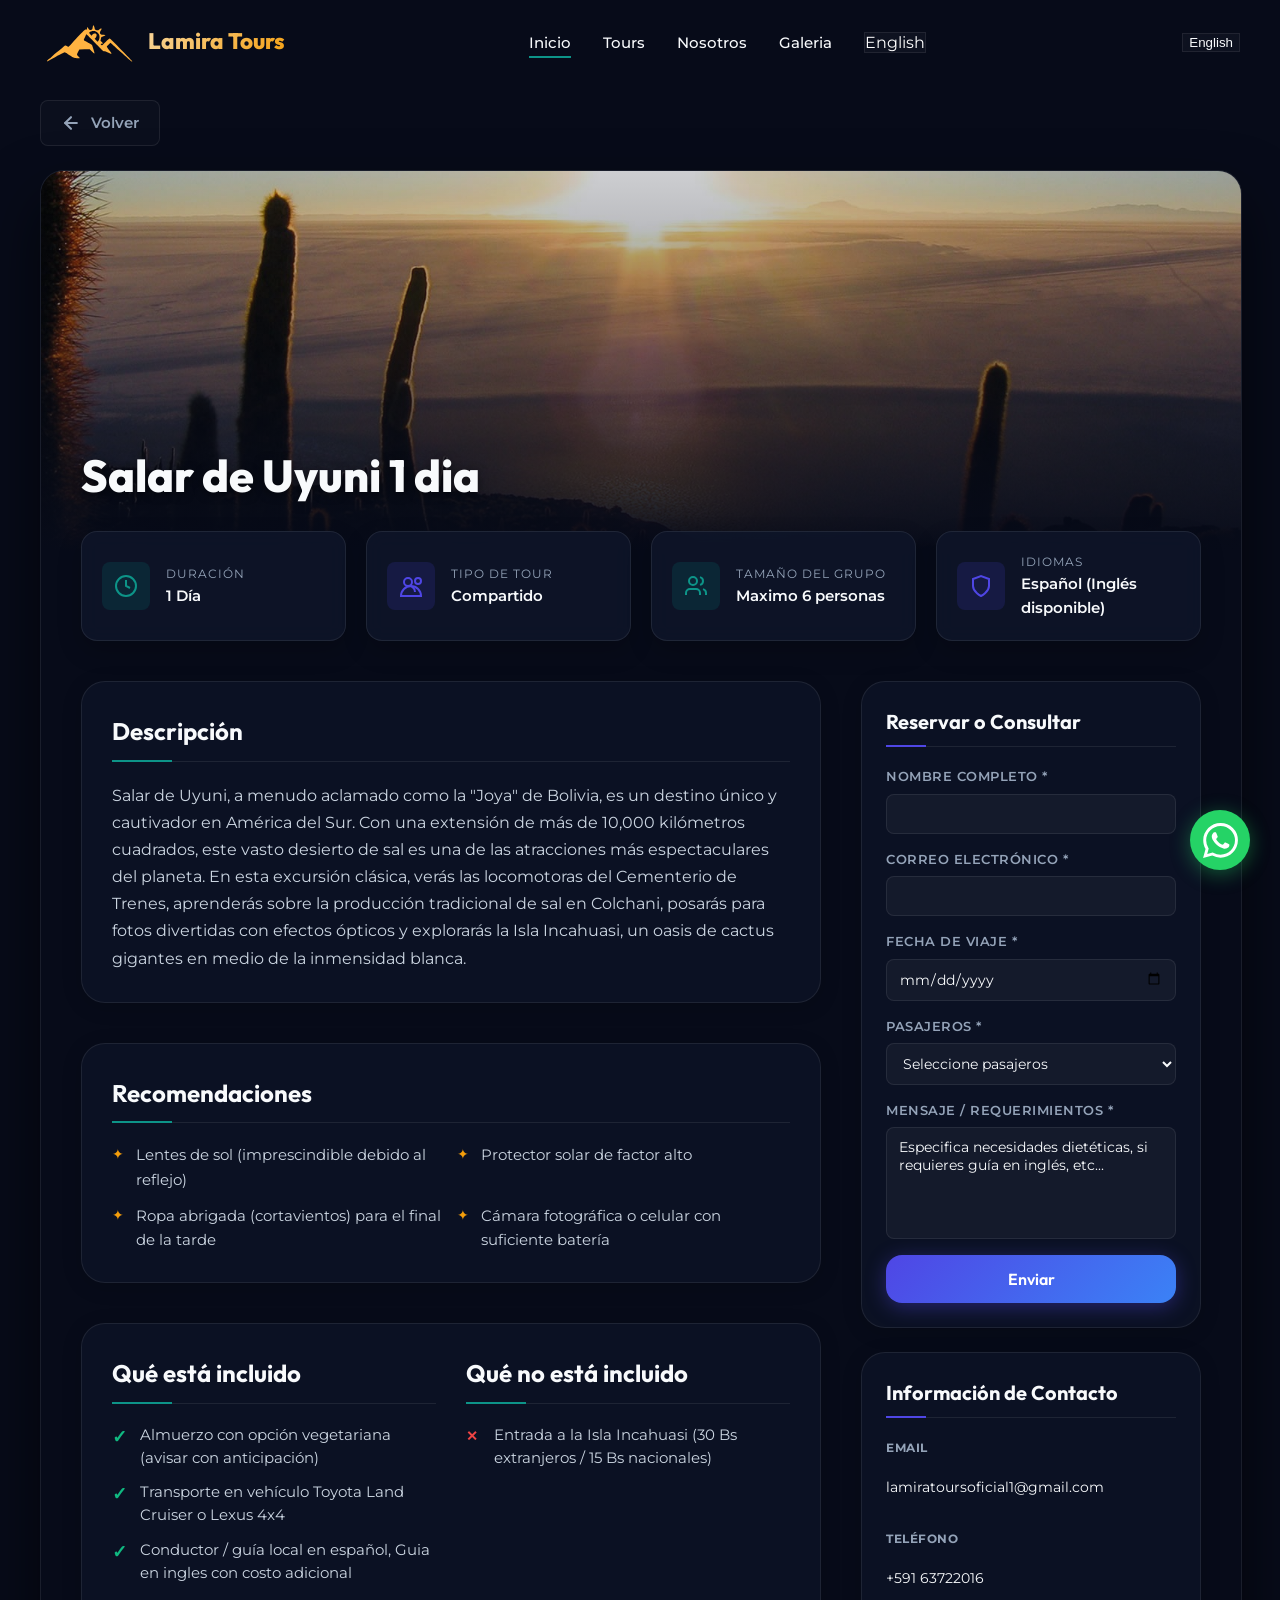
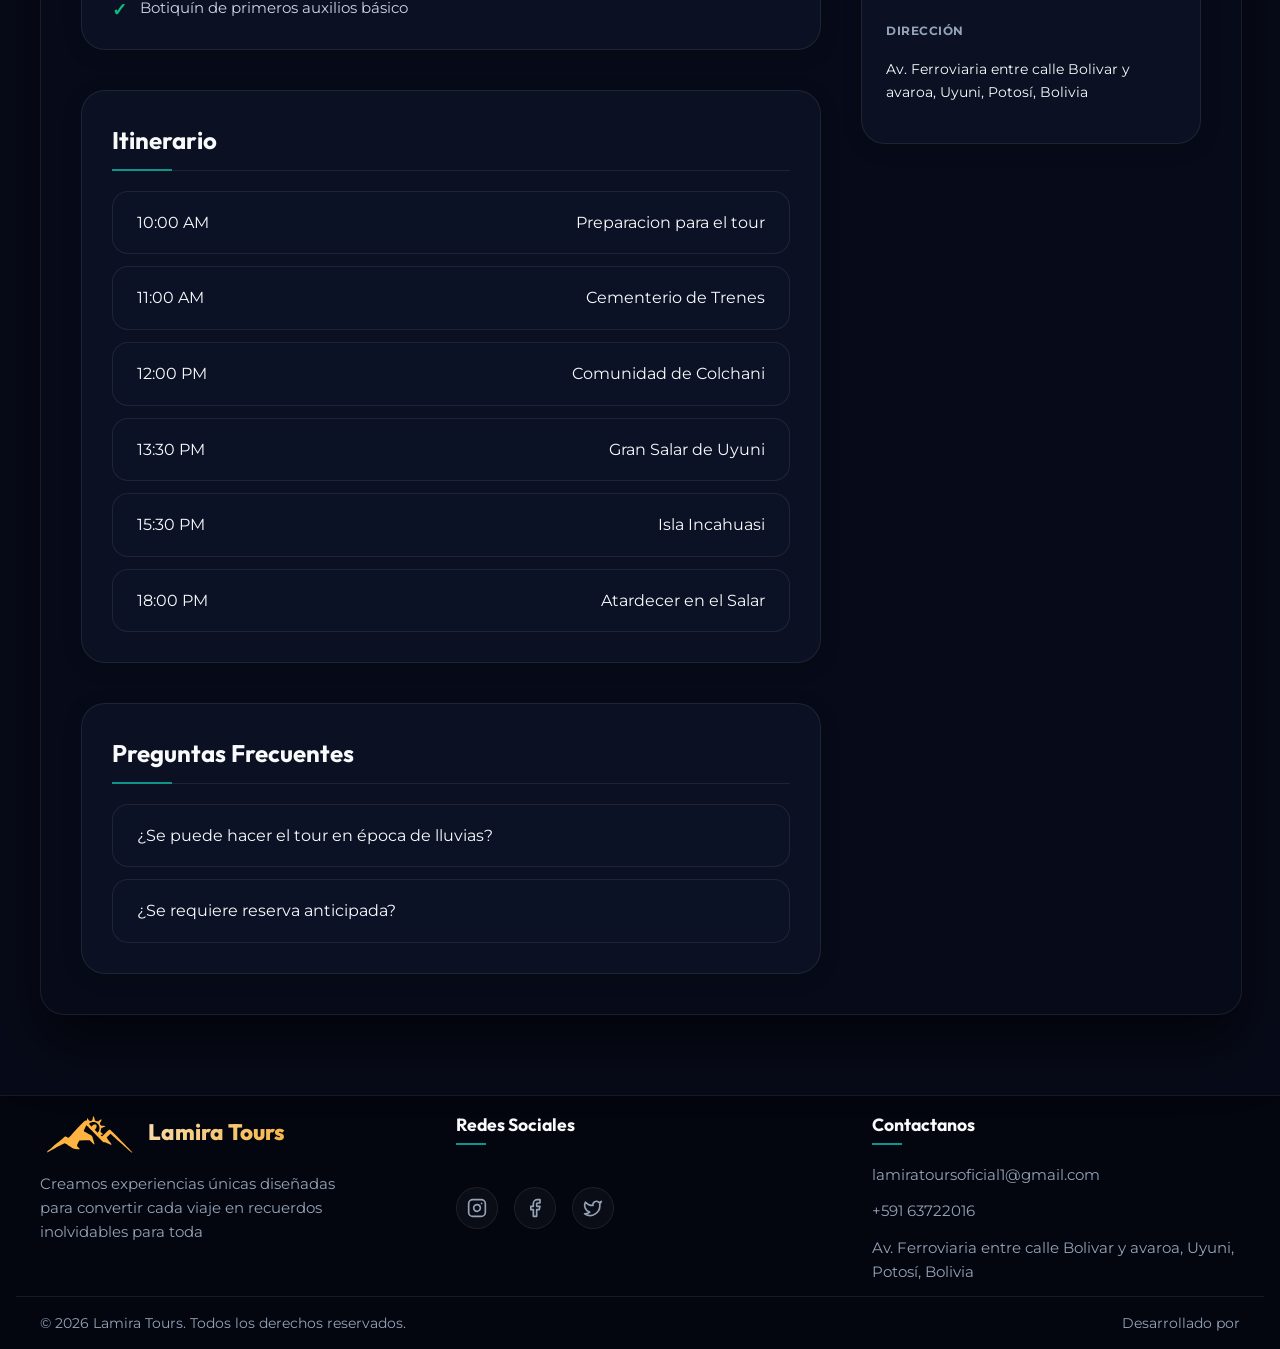
==== commit a197cba2: "ajustando" ====
--- a/tour.html
+++ b/tour.html
@@ -28,11 +28,16 @@
                     <li><a id="nav-tours" href="index.html#destinos">Tours</a></li>
                     <li><a id="nav-about" href="index.html#nosotros">Nosotros</a></li>
                     <li><a id="nav-contact" href="contacto">Contactar</a></li>
+                    <li><span id="lang-toggle-mobile" class="lang-toggle btn-secondary"
+                            style="color:white;">English</span></li>
+                    <!-- <li class="mobile-lang-item">
+                        <button id="lang-toggle-mobile" class="lang-toggle btn-secondary">English</button>
+                    </li> -->
                 </ul>
             </nav>
 
             <div class="nav-cta">
-                <button id="lang-toggle" class="btn-secondary" style="margin-left:12px;">EN</button>
+                <button id="lang-toggle" class="lang-toggle btn-secondary" style="margin-left:12px;">English</button>
             </div>
 
             <button class="menu-toggle" aria-label="Abrir Menú">
--- a/turismo-style.css
+++ b/turismo-style.css
@@ -208,6 +208,10 @@
 .nav-links a:hover::after,
 .nav-links a.active::after {
     width: 100%;
+}
+
+.mobile-lang-item {
+    display: none;
 }
 
 .nav-cta {
@@ -405,6 +409,15 @@
     flex-direction: column;
 }
 
+.destination-card>a {
+    display: flex;
+    flex-direction: column;
+    height: 100%;
+    width: 100%;
+    color: inherit;
+    text-decoration: none;
+}
+
 .destination-card:hover {
     transform: translateY(-10px);
     border-color: rgba(79, 70, 229, 0.3);
@@ -988,6 +1001,20 @@
 
     .nav-cta {
         display: none;
+    }
+
+    .mobile-lang-item {
+        display: block;
+        margin-top: 10px;
+        width: 100%;
+    }
+
+    .mobile-lang-item .lang-toggle {
+        width: 100%;
+        padding: 12px 20px;
+        margin-left: 0 !important;
+        text-align: center;
+        justify-content: center;
     }
 
     .destinations-grid,
@@ -1805,7 +1832,7 @@
     }
 
     .tour-features-grid {
-        grid-template-columns: repeat(2, 1fr);
+        grid-template-columns: repeat(1, 1fr);
         margin-top: 0;
         margin-bottom: 30px;
         gap: 12px;
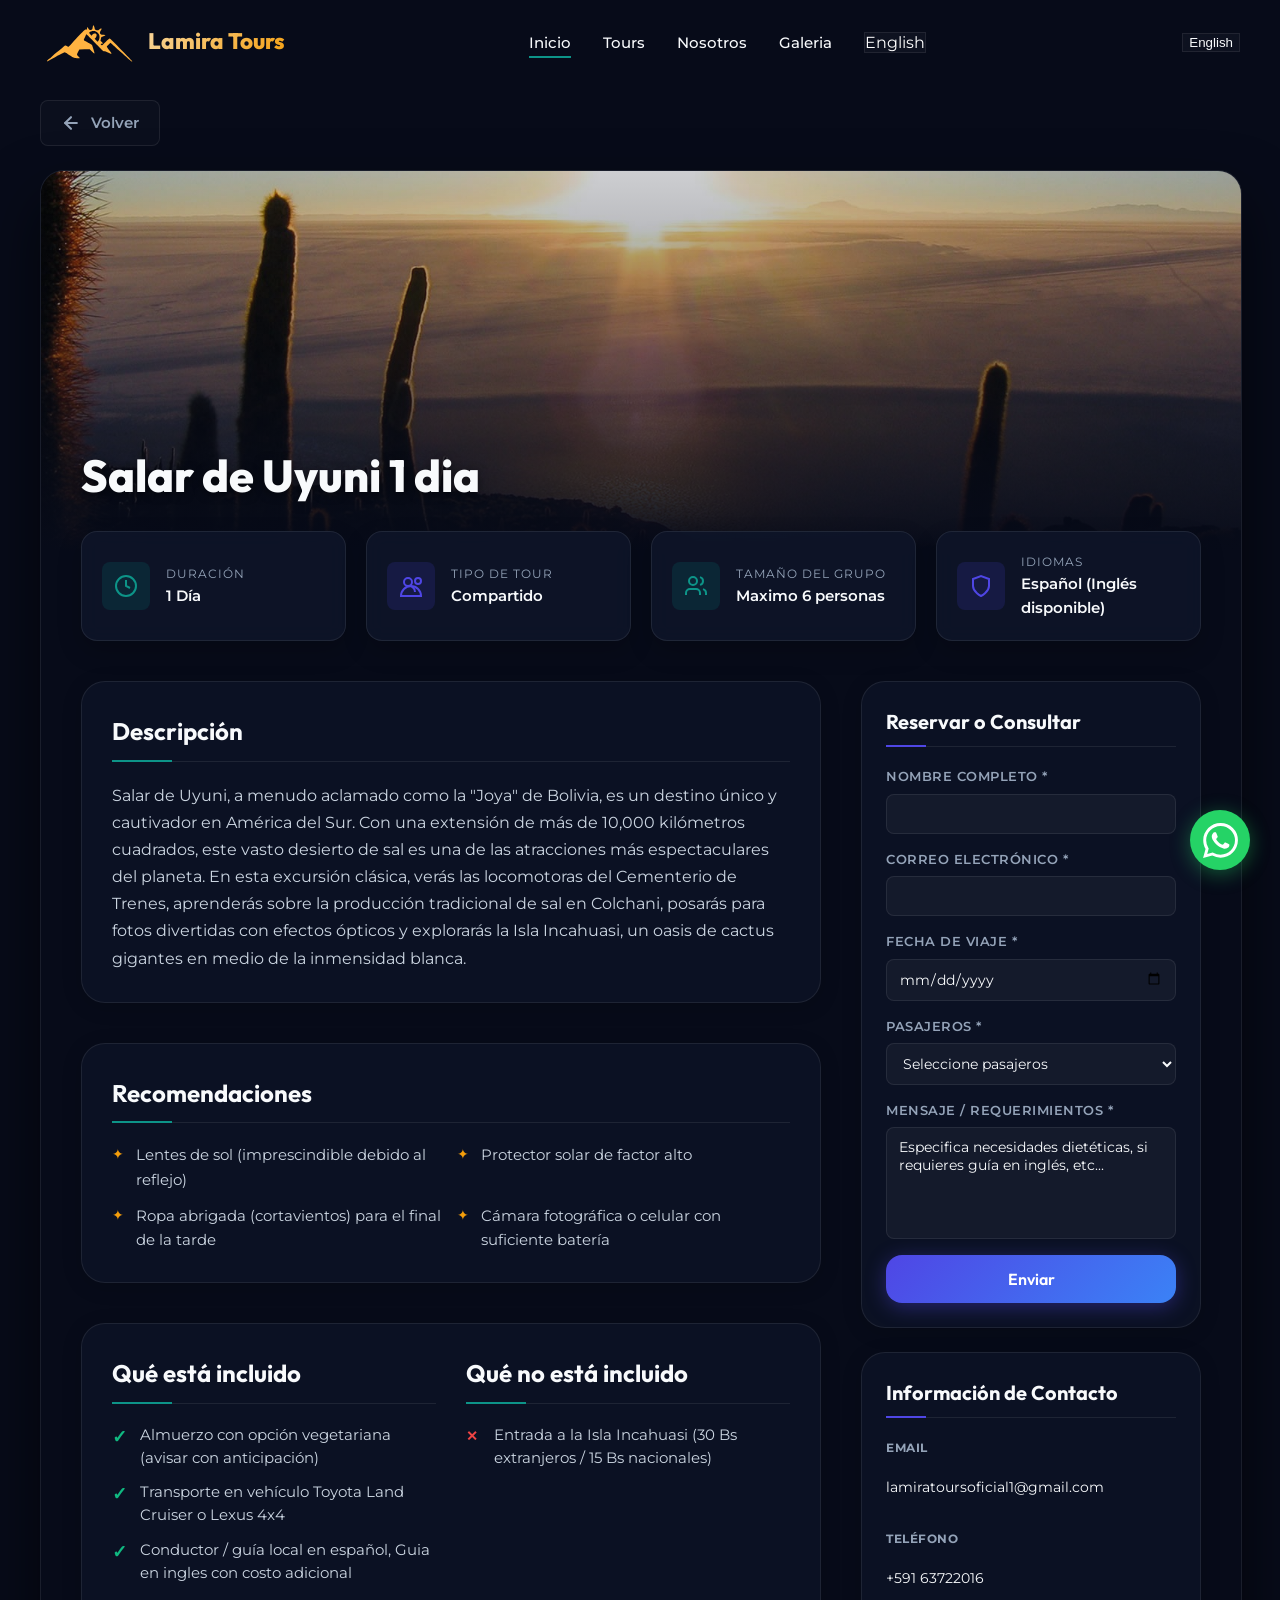
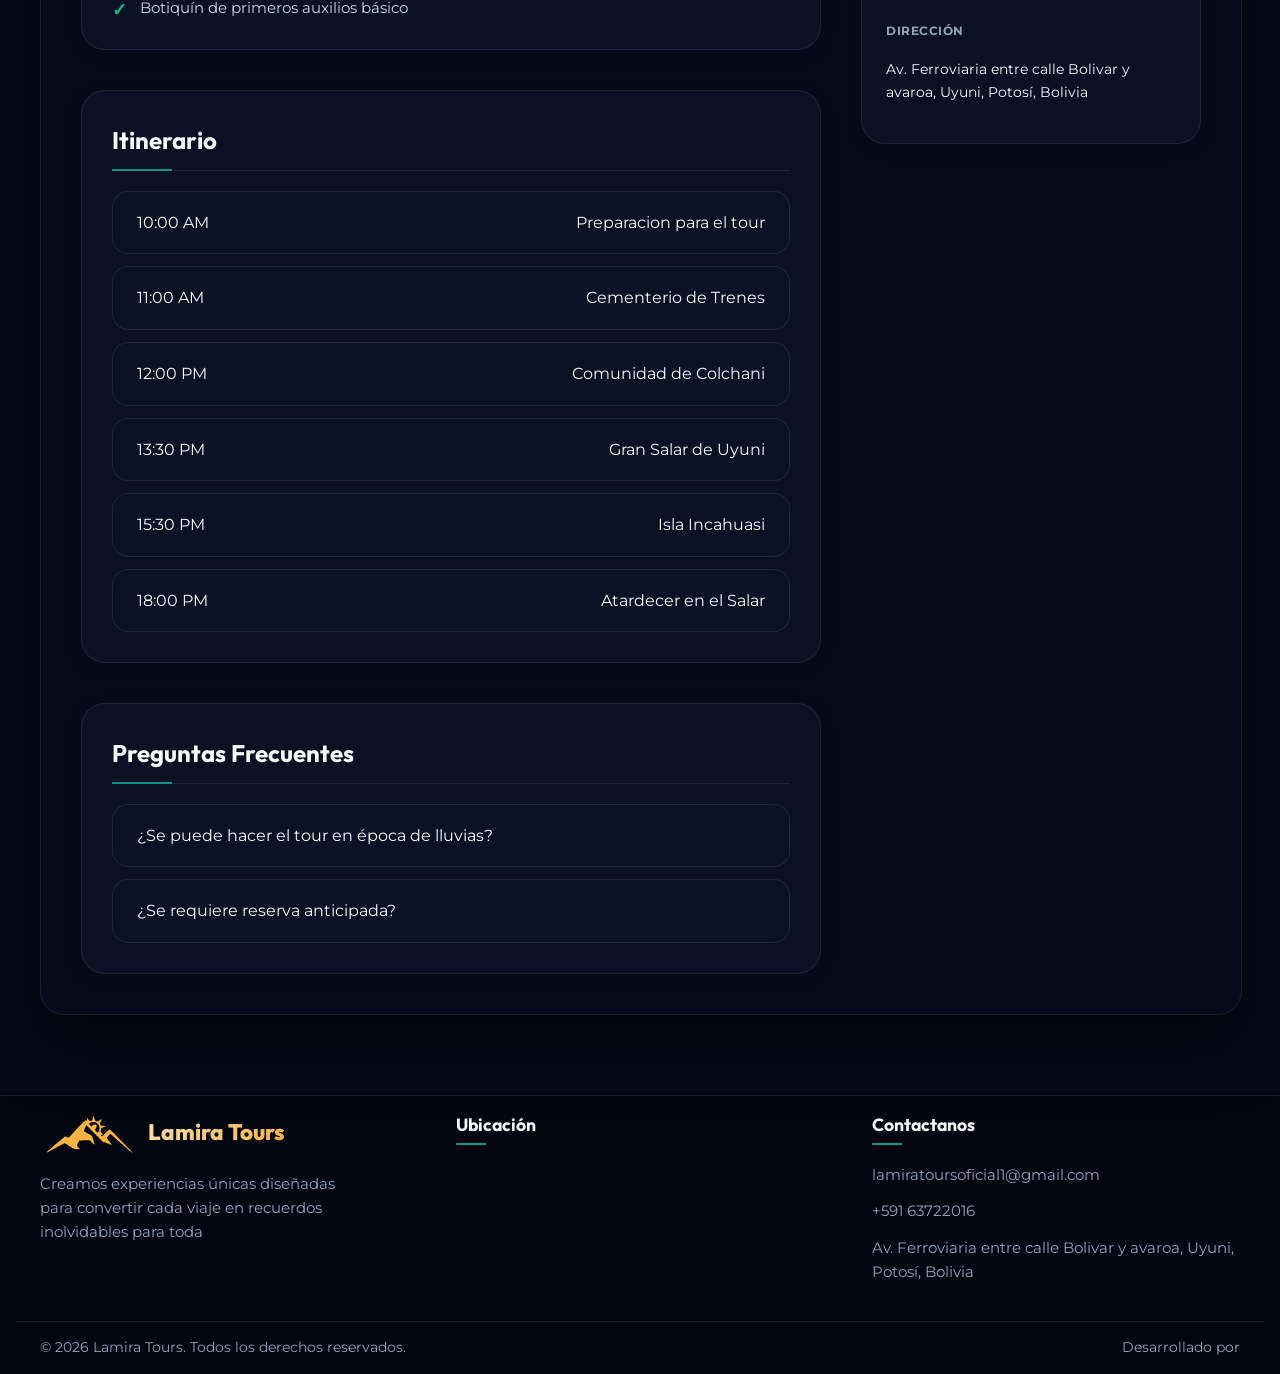
==== commit 26a2a832: "ubitacion" ====
--- a/tour.html
+++ b/tour.html
@@ -293,9 +293,13 @@
                     la vida.</p>
             </div>
             <div class="footer-col">
-                <h4 id="footer-social-title">Redes Sociales</h4>
-                <div class="social-links">
-                    <a href="#" class="social-btn" aria-label="Instagram">
+                <h4 id="footer-ubicacion-title">Ubicación</h4>
+                <div>
+                    <iframe
+                        src="https://www.google.com/maps/embed?pb=!1m14!1m12!1m3!1d392.9097048207831!2d-66.82423161359725!3d-20.464859168374407!2m3!1f0!2f0!3f0!3m2!1i1024!2i768!4f13.1!5e0!3m2!1ses!2sbo!4v1786143218829!5m2!1ses!2sbo"
+                        width="350" height="150" style="border:0;" allowfullscreen="" loading="lazy"
+                        referrerpolicy="strict-origin-when-cross-origin"></iframe>
+                    <!-- <a href="#" class="social-btn" aria-label="Instagram">
                         <svg width="20" height="20" viewBox="0 0 24 24" fill="none" stroke="currentColor"
                             stroke-width="2" stroke-linecap="round" stroke-linejoin="round">
                             <rect width="20" height="20" x="2" y="2" rx="5" ry="5" />
@@ -315,7 +319,7 @@
                             <path
                                 d="M22 4s-.7 2.1-2 3.4c1.6 10-9.4 17.3-18 11.6 2.2.1 4.4-.6 6-2C3 15.5.5 9.6 3 5c2.2 2.6 5.6 4.1 9 4-.9-4.2 4-6.6 7-3.8 1.1 0 3-1.2 3-1.2z" />
                         </svg>
-                    </a>
+                    </a> -->
                 </div>
             </div>
             <div class="footer-col">
@@ -327,6 +331,7 @@
                         Uyuni Bolivia</li>
                 </ul>
             </div>
+
         </div>
 
         <div class="turismo-container footer-bottom">
@@ -334,6 +339,7 @@
             <a href="#"> <span id="footer-dev-info">Desarrollado por</span> <strong></strong></a>
         </div>
     </footer>
+
 
     <!-- Lightbox de Galería Fotográfica (Slideshow) -->
     <div id="tour-lightbox" class="tour-lightbox-overlay">
--- a/turismo-style.css
+++ b/turismo-style.css
@@ -649,17 +649,18 @@
 .testimonial-slide {
     min-width: 100%;
     box-sizing: border-box;
-    padding: 40px;
+    padding: 0px 10px;
 }
 
 .testimonial-card {
     background: rgba(15, 22, 42, 0.5);
     backdrop-filter: blur(10px);
     border: 1px solid var(--border-glass);
-    padding: 40px;
+    padding: 30px;
     border-radius: var(--radius-lg);
     text-align: center;
     position: relative;
+    margin-bottom: 15px;
 }
 
 .quote-icon {
@@ -676,9 +677,9 @@
 }
 
 .testimonial-text {
-    font-size: 1.2rem;
+    font-size: 1rem;
     font-style: italic;
-    margin-bottom: 30px;
+    margin-bottom: 20px;
     color: var(--text-main);
     line-height: 1.8;
 }
@@ -719,7 +720,6 @@
     justify-content: center;
     align-items: center;
     gap: 24px;
-    margin-top: 40px;
 }
 
 .slider-arrow {
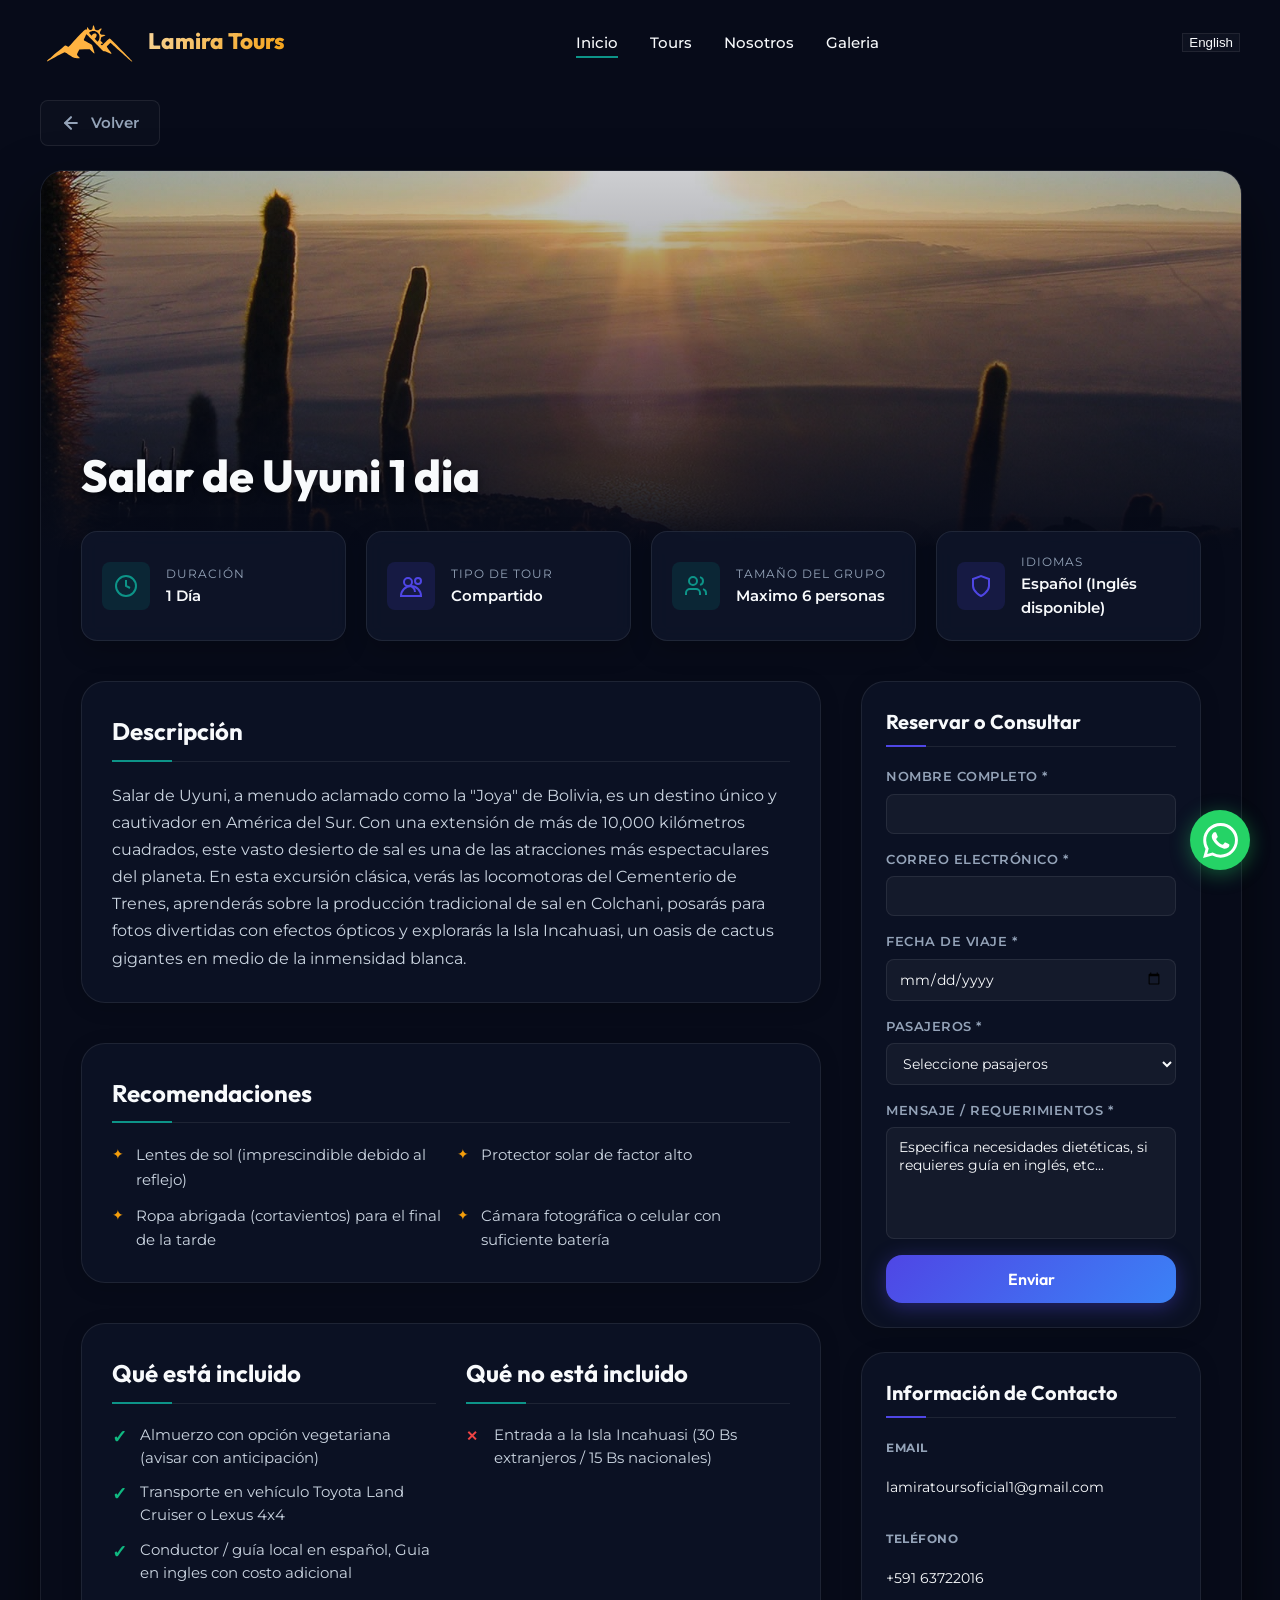
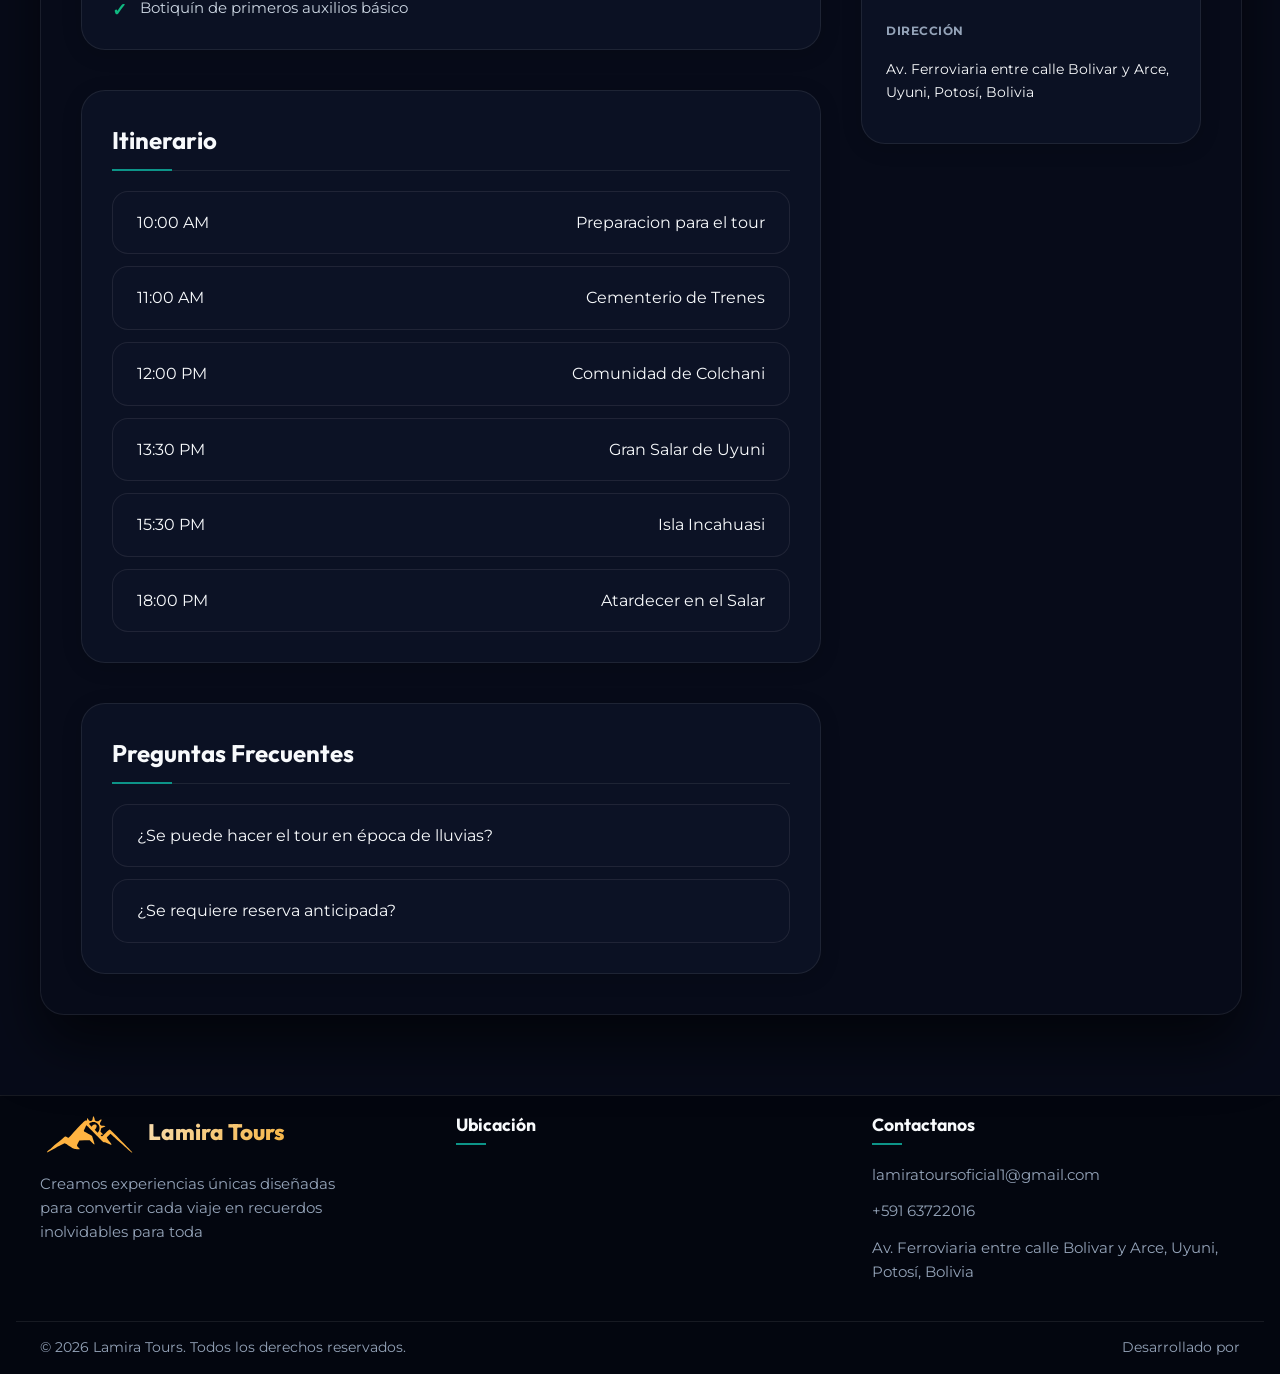
==== commit 7050dad2: "cambio de incluidos" ====
--- a/tour.html
+++ b/tour.html
@@ -28,7 +28,7 @@
                     <li><a id="nav-tours" href="index.html#destinos">Tours</a></li>
                     <li><a id="nav-about" href="index.html#nosotros">Nosotros</a></li>
                     <li><a id="nav-contact" href="contacto">Contactar</a></li>
-                    <li><span id="lang-toggle-mobile" class="lang-toggle btn-secondary"
+                    <li class="mobile-lang-item"><span id="lang-toggle-mobile" class="lang-toggle btn-secondary"
                             style="color:white;">English</span></li>
                     <!-- <li class="mobile-lang-item">
                         <button id="lang-toggle-mobile" class="lang-toggle btn-secondary">English</button>
